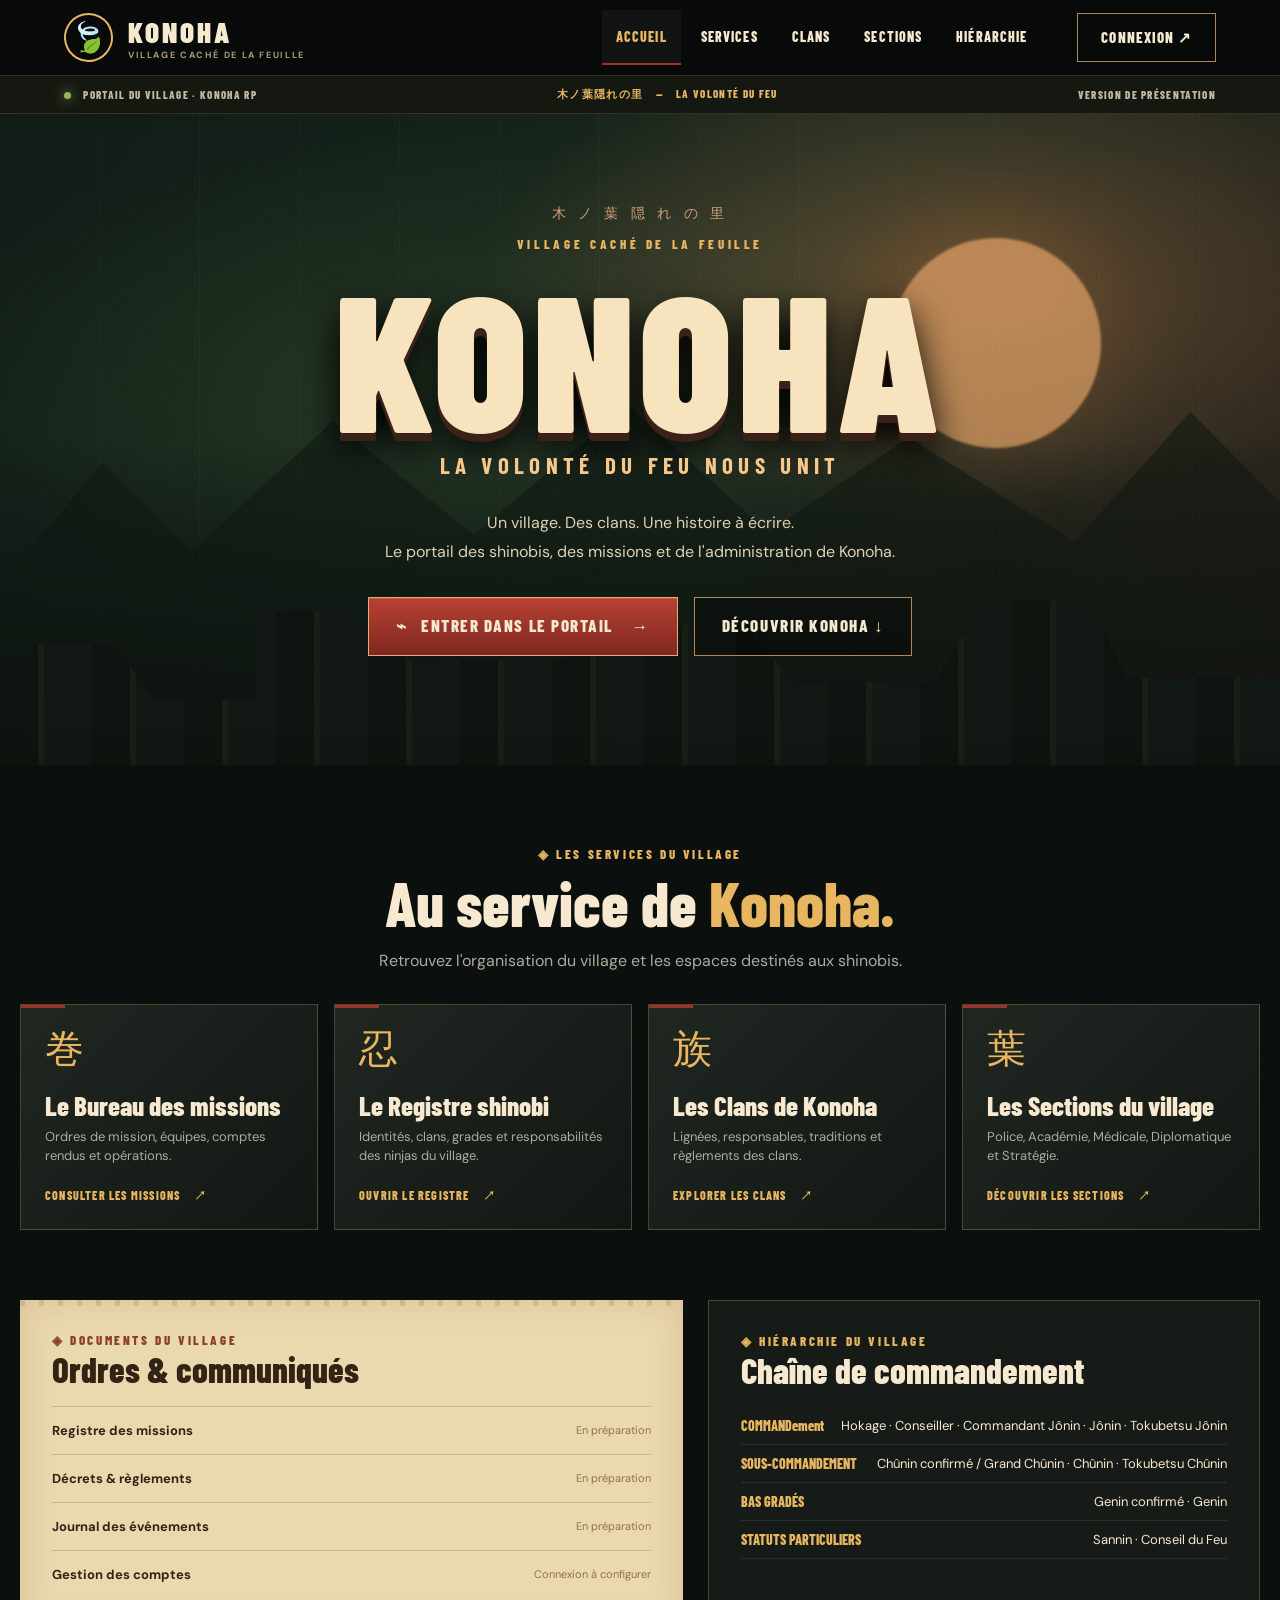
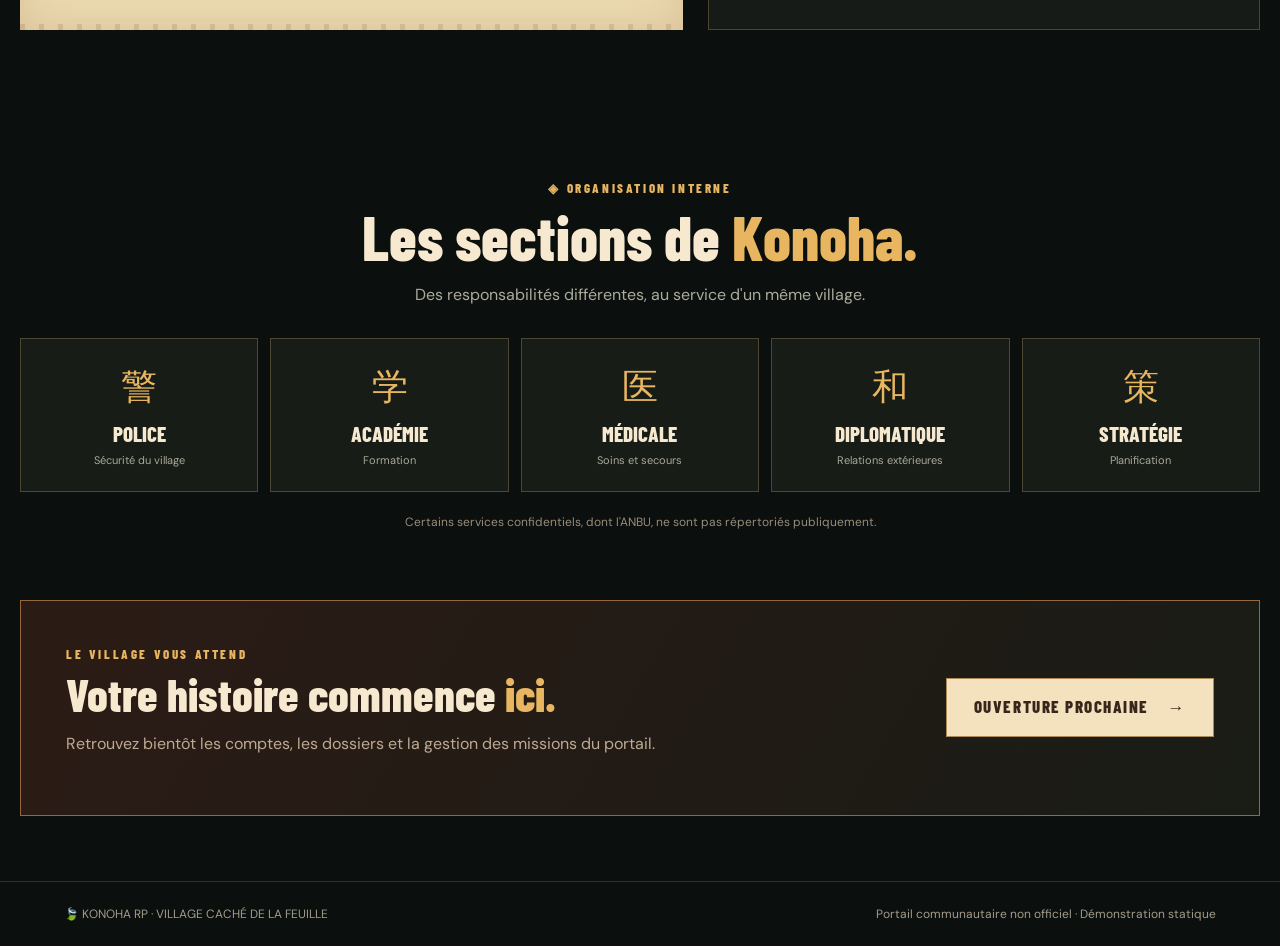
==== index.html @ df431001 "feat: publier accueil Konoha RP sur GitHub Pages" ====
<!doctype html>
<html lang="fr"><head><meta charset="UTF-8"><meta name="viewport" content="width=device-width,initial-scale=1"><meta name="theme-color" content="#101311"><title>Konoha RP — Village caché de la Feuille</title><style>
@import url('https://fonts.googleapis.com/css2?family=Barlow+Condensed:wght@500;600;700;800;900&family=DM+Sans:wght@400;500;600;700&display=swap');
:root{--gold:#e8b661;--red:#9b3428;--cream:#f6e9d0;--line:#b89a6c55;--ink:#101412;--green:#17251d}
*{box-sizing:border-box}html{scroll-behavior:smooth}body{margin:0;background:#0b0f0d;color:var(--cream);font-family:'DM Sans',sans-serif}button,a{font:inherit}a{color:inherit;text-decoration:none}button{cursor:pointer}::selection{background:#9e382d;color:#fff}
.header{position:sticky;top:0;z-index:20;background:#090b0bf2;border-bottom:1px solid #aa835a47;backdrop-filter:blur(15px);min-height:76px;display:flex;align-items:center;padding:0 clamp(20px,5vw,86px);gap:36px}.brand{display:flex;align-items:center;gap:15px;min-width:240px}.seal{height:49px;width:49px;border:2px solid var(--gold);border-radius:50%;display:grid;place-items:center;color:var(--gold);font-size:30px;transform:rotate(-15deg)}.brand strong{font:900 29px 'Barlow Condensed';letter-spacing:.1em}.brand small{display:block;font:700 9px 'DM Sans';letter-spacing:.18em;color:#aa987a}.nav{margin-left:auto;display:flex;align-items:center;gap:6px}.nav a{font:800 14px 'Barlow Condensed';letter-spacing:.08em;text-transform:uppercase;padding:18px 14px;border-bottom:2px solid transparent;transition:color .2s,border-color .2s,background .2s}.nav a:hover,.nav a.current{color:var(--gold);border-color:var(--red);background:#ffffff0a}.login{border:1px solid #a9865e;padding:14px 23px;font:800 15px 'Barlow Condensed';text-transform:uppercase;letter-spacing:.07em;transition:.2s}.login:hover{background:#b23829;color:white;transform:translateY(-2px)}.menu{display:none;border:1px solid var(--line);background:none;color:var(--cream);font-size:23px;padding:6px 12px}
.ribbon{height:38px;border-bottom:1px solid #ae82533b;background:#151811;display:flex;align-items:center;justify-content:space-between;padding:0 clamp(20px,5vw,86px);font:800 11px 'Barlow Condensed';letter-spacing:.12em;color:#c2b9a5}.ribbon span:nth-child(2){color:var(--gold)}.pulse{display:inline-block;width:7px;height:7px;border-radius:50%;background:#93b75a;box-shadow:0 0 12px #93b75a;margin-right:9px}
.hero{position:relative;min-height:640px;overflow:hidden;display:grid;place-items:center;text-align:center;background:radial-gradient(ellipse at 75% 24%,#d58a5061,transparent 35%),radial-gradient(ellipse at 35% 40%,#4a5e3950,transparent 45%),linear-gradient(125deg,#111d16,#1b2c21 52%,#32241b)}
.hero:before{content:"";position:absolute;inset:0;background:linear-gradient(0deg,#0b0f0d 1%,transparent 50%,#0b0f0d20),repeating-linear-gradient(90deg,transparent 0 98px,#ffffff04 99px 100px);pointer-events:none}
.sun{position:absolute;right:14%;top:19%;width:210px;height:210px;background:#f1ab6b;border-radius:50%;filter:blur(1px);box-shadow:0 0 110px #d67a4055;opacity:.65}.mountains{position:absolute;bottom:100px;width:100%;height:50%;background:#101912d9;clip-path:polygon(0 75%,8% 38%,15% 65%,26% 25%,37% 60%,49% 20%,60% 59%,71% 30%,84% 62%,93% 22%,100% 50%,100% 100%,0 100%);opacity:.65}.village{position:absolute;inset:auto 0 0;height:220px;background:repeating-linear-gradient(90deg,#0e130e 0 38px,#182017 38px 44px,#121914 44px 92px);clip-path:polygon(0 60%,3% 45%,9% 45%,12% 70%,20% 70%,20% 30%,28% 30%,32% 52%,44% 52%,48% 36%,58% 36%,62% 62%,73% 62%,77% 25%,85% 25%,88% 60%,100% 60%,100% 100%,0 100%);opacity:.85}.hero-inner{position:relative;z-index:2;padding:90px 20px 110px;max-width:990px}.japan{font-size:14px;color:#cf9e76;letter-spacing:.3em;margin-bottom:10px}.eyebrow{font:800 13px 'Barlow Condensed';letter-spacing:.28em;color:var(--gold)}h1{font:900 clamp(90px,15vw,210px)/.88 'Barlow Condensed';letter-spacing:.03em;margin:18px 0 10px;color:#f7e3bd;text-shadow:0 8px 0 #3b2219,0 15px 36px #000}.hero-sub{font:700 clamp(14px,2.2vw,23px) 'Barlow Condensed';letter-spacing:.23em;color:#f8c88b}.hero p{line-height:1.8;color:#ddd1b6;max-width:540px;margin:30px auto}.hero-actions{display:flex;justify-content:center;gap:16px;flex-wrap:wrap}.btn{display:inline-flex;align-items:center;gap:24px;justify-content:center;padding:17px 27px;min-height:55px;font:800 17px 'Barlow Condensed';letter-spacing:.09em;text-transform:uppercase;border:1px solid #af8958;transition:transform .18s,background .18s,box-shadow .18s;cursor:pointer}.btn:hover{transform:translateY(-4px);box-shadow:0 10px 30px #0008}.btn-primary{background:linear-gradient(#b74234,#7f261f);border-color:#e6ad72;box-shadow:inset 0 1px #f1af8433}.btn-primary:hover{background:#c14e33}.btn-light{background:#f4e1bd;color:#38251b}.btn-light:hover{background:white}.btn-outline{background:#0005;color:var(--cream)}.btn-outline:hover{background:#ffffff1c}
.container{width:min(1280px,calc(100% - 40px));margin:auto}.section-head{text-align:center;padding:80px 0 30px}.label{font:800 13px 'Barlow Condensed';letter-spacing:.2em;color:var(--gold)}h2{font:800 clamp(36px,5vw,62px)/1 'Barlow Condensed';margin:9px 0 14px}h2 em{color:var(--gold);font-style:normal}.section-head p{color:#adab9d;max-width:600px;margin:auto;line-height:1.7}.service-grid{display:grid;grid-template-columns:repeat(4,1fr);gap:16px}.service{min-height:226px;display:flex;flex-direction:column;position:relative;padding:24px;background:linear-gradient(135deg,#202620,#121713);border:1px solid var(--line);overflow:hidden;transition:transform .2s,border-color .2s,background .2s}.service:before{content:"";position:absolute;top:0;left:0;width:44px;height:3px;background:var(--red)}.service:hover{transform:translateY(-7px);border-color:#e9b46e;background:#263025}.service .icon{font-size:39px;color:var(--gold);line-height:1}.service h3{font:800 27px 'Barlow Condensed';margin:21px 0 6px}.service p{font-size:13px;line-height:1.5;color:#adab9d;margin:0}.service .open{font:800 12px 'Barlow Condensed';letter-spacing:.1em;color:var(--gold);margin-top:auto;padding-top:15px}
.two{display:grid;grid-template-columns:1.2fr 1fr;gap:25px;margin:70px auto}.paper{color:#322315;background:#ead8af;padding:32px;box-shadow:inset 0 0 35px #9a663d35;position:relative}.paper:before,.paper:after{content:"";position:absolute;left:0;right:0;height:6px;background:repeating-linear-gradient(90deg,#9c7956 0 5px,transparent 5px 19px);opacity:.25}.paper:before{top:0}.paper:after{bottom:0}.paper h3,.dark-panel h3{font:800 35px 'Barlow Condensed';margin:0 0 16px}.notice{border-top:1px solid #674d363c;padding:15px 0;display:flex;gap:12px;align-items:center}.notice b{font-size:13px}.notice small{margin-left:auto;font-size:11px;color:#927150}.dark-panel{background:#161b17;border:1px solid var(--line);padding:32px}.rank{border-bottom:1px solid #ffffff15;padding:10px 0;display:flex;justify-content:space-between;gap:10px;font-size:13px}.rank b{color:var(--gold);font:800 14px 'Barlow Condensed'}
.departments{display:grid;grid-template-columns:repeat(5,1fr);gap:12px;margin-bottom:80px}.dept{padding:24px 15px;border:1px solid var(--line);text-align:center;background:#171c17;transition:.2s}.dept:hover{border-color:var(--gold);transform:translateY(-5px);background:#25251b}.dept .kanji{display:block;color:var(--gold);font-size:36px;margin-bottom:9px}.dept b{font:800 21px 'Barlow Condensed'}.dept small{display:block;color:#aaa997;margin-top:6px;font-size:11px}.anbu-note{color:#998c7c;text-align:center;font-size:12px;margin:-58px 0 70px}
.callout{margin:0 auto 65px;padding:45px;border:1px solid #94673f;background:linear-gradient(120deg,#2c1b15,#191c15);display:flex;align-items:center;justify-content:space-between;gap:30px}.callout h2{font-size:46px}.callout p{color:#beaa94}footer{border-top:1px solid #a8845847;padding:24px 5vw;display:flex;justify-content:space-between;gap:20px;font-size:12px;color:#a49c8b}
.toast{position:fixed;bottom:25px;right:25px;z-index:50;background:#f0d7af;color:#28211c;padding:15px 22px;border-left:5px solid var(--red);box-shadow:0 10px 40px #000a;display:none;max-width:350px;font-size:14px}.toast.show{display:block}
@media(max-width:1100px){.nav{gap:0}.nav a{padding:15px 7px}.brand{min-width:175px}.service-grid{grid-template-columns:repeat(2,1fr)}.departments{grid-template-columns:repeat(3,1fr)}}
@media(max-width:760px){.header{padding:12px 20px;flex-wrap:wrap}.brand{min-width:unset}.menu{display:block;margin-left:auto}.nav{display:none;order:3;width:100%;flex-direction:column;align-items:stretch}.nav.open{display:flex}.nav a{padding:13px}.login{padding:11px}.ribbon span:nth-child(2){display:none}.hero{min-height:610px}.sun{right:4%;width:160px;height:160px}.two{grid-template-columns:1fr}.departments{grid-template-columns:repeat(2,1fr)}.callout{flex-direction:column;align-items:start}.callout h2{font-size:37px}footer{flex-direction:column}.hero p{font-size:14px}}
</style></head><body>
<header class="header"><a class="brand" href="#accueil"><span class="seal">🍃</span><span><strong>KONOHA</strong><small>VILLAGE CACHÉ DE LA FEUILLE</small></span></a><button class="menu" id="toggle" aria-label="Ouvrir le menu" aria-expanded="false">☰</button><nav id="nav" class="nav"><a class="current" href="#accueil">Accueil</a><a href="#services">Services</a><a href="#clans">Clans</a><a href="#sections">Sections</a><a href="#hierarchie">Hiérarchie</a></nav><a class="login" href="#connexion" id="login">Connexion ↗</a></header>
<div class="ribbon"><span><i class="pulse"></i> PORTAIL DU VILLAGE · KONOHA RP</span><span>木ノ葉隠れの里　—　LA VOLONTÉ DU FEU</span><span>VERSION DE PRÉSENTATION</span></div>
<main><section id="accueil" class="hero"><div class="sun"></div><div class="mountains"></div><div class="village"></div><div class="hero-inner"><div class="japan">木 ノ 葉 隠 れ の 里</div><span class="eyebrow">VILLAGE CACHÉ DE LA FEUILLE</span><h1>KONOHA</h1><div class="hero-sub">LA VOLONTÉ DU FEU NOUS UNIT</div><p>Un village. Des clans. Une histoire à écrire.<br>Le portail des shinobis, des missions et de l'administration de Konoha.</p><div class="hero-actions"><a href="#services" class="btn btn-primary">⌁ &nbsp; ENTRER DANS LE PORTAIL　→</a><a href="#hierarchie" class="btn btn-outline">DÉCOUVRIR KONOHA ↓</a></div></div></section>
<section id="services" class="container"><div class="section-head"><div class="label">◈ LES SERVICES DU VILLAGE</div><h2>Au service de <em>Konoha.</em></h2><p>Retrouvez l'organisation du village et les espaces destinés aux shinobis.</p></div><div class="service-grid">
<a href="#hierarchie" class="service"><span class="icon">巻</span><h3>Le Bureau des missions</h3><p>Ordres de mission, équipes, comptes rendus et opérations.</p><span class="open">CONSULTER LES MISSIONS　↗</span></a>
<a href="#hierarchie" class="service"><span class="icon">忍</span><h3>Le Registre shinobi</h3><p>Identités, clans, grades et responsabilités des ninjas du village.</p><span class="open">OUVRIR LE REGISTRE　↗</span></a>
<a href="#clans" class="service"><span class="icon">族</span><h3>Les Clans de Konoha</h3><p>Lignées, responsables, traditions et règlements des clans.</p><span class="open">EXPLORER LES CLANS　↗</span></a>
<a href="#sections" class="service"><span class="icon">葉</span><h3>Les Sections du village</h3><p>Police, Académie, Médicale, Diplomatique et Stratégie.</p><span class="open">DÉCOUVRIR LES SECTIONS　↗</span></a></div>
<div class="two"><div class="paper"><div class="label" style="color:#8a3e2f">◈ DOCUMENTS DU VILLAGE</div><h3>Ordres & communiqués</h3><div class="notice"><b>Registre des missions</b><small>En préparation</small></div><div class="notice"><b>Décrets & règlements</b><small>En préparation</small></div><div class="notice"><b>Journal des événements</b><small>En préparation</small></div><div class="notice"><b>Gestion des comptes</b><small>Connexion à configurer</small></div></div>
<div id="hierarchie" class="dark-panel"><div class="label">◈ HIÉRARCHIE DU VILLAGE</div><h3>Chaîne de commandement</h3><div class="rank"><b>COMMANDement</b><span>Hokage · Conseiller · Commandant Jônin · Jônin · Tokubetsu Jônin</span></div><div class="rank"><b>SOUS-COMMANDEMENT</b><span>Chûnin confirmé / Grand Chûnin · Chûnin · Tokubetsu Chûnin</span></div><div class="rank"><b>BAS GRADÉS</b><span>Genin confirmé · Genin</span></div><div class="rank"><b>STATUTS PARTICULIERS</b><span>Sannin · Conseil du Feu</span></div></div></div>
</section>
<section class="container" id="sections"><div class="section-head"><div class="label">◈ ORGANISATION INTERNE</div><h2>Les sections de <em>Konoha.</em></h2><p>Des responsabilités différentes, au service d'un même village.</p></div><div class="departments"><a class="dept" href="#connexion"><span class="kanji">警</span><b>POLICE</b><small>Sécurité du village</small></a><a class="dept" href="#connexion"><span class="kanji">学</span><b>ACADÉMIE</b><small>Formation</small></a><a class="dept" href="#connexion"><span class="kanji">医</span><b>MÉDICALE</b><small>Soins et secours</small></a><a class="dept" href="#connexion"><span class="kanji">和</span><b>DIPLOMATIQUE</b><small>Relations extérieures</small></a><a class="dept" href="#connexion"><span class="kanji">策</span><b>STRATÉGIE</b><small>Planification</small></a></div><p class="anbu-note">Certains services confidentiels, dont l'ANBU, ne sont pas répertoriés publiquement.</p></section>
<section class="container" id="clans"><div class="callout"><div><div class="label">LE VILLAGE VOUS ATTEND</div><h2>Votre histoire commence <em>ici.</em></h2><p>Retrouvez bientôt les comptes, les dossiers et la gestion des missions du portail.</p></div><button class="btn btn-light" id="coming">OUVERTURE PROCHAINE　→</button></div></section></main>
<footer><span>🍃 KONOHA RP · VILLAGE CACHÉ DE LA FEUILLE</span><span>Portail communautaire non officiel · Démonstration statique</span></footer><div class="toast" id="toast" role="status"></div>
<script>const n=document.getElementById('nav');document.getElementById('toggle').onclick=()=>{const v=n.classList.toggle('open');document.getElementById('toggle').setAttribute('aria-expanded',v)};n.querySelectorAll('a').forEach(a=>a.onclick=()=>n.classList.remove('open'));const toast=document.getElementById('toast');let timeout;function notify(msg){toast.textContent=msg;toast.classList.add('show');clearTimeout(timeout);timeout=setTimeout(()=>toast.classList.remove('show'),3900)}document.getElementById('login').onclick=e=>{e.preventDefault();notify('Les comptes sécurisés nécessitent encore la configuration de Supabase.')};document.getElementById('coming').onclick=()=>notify('Le portail administrateur est en préparation.');document.querySelectorAll('.dept').forEach(a=>a.onclick=e=>{e.preventDefault();notify('Les espaces de section seront ouverts après configuration des comptes.')});</script></body></html>
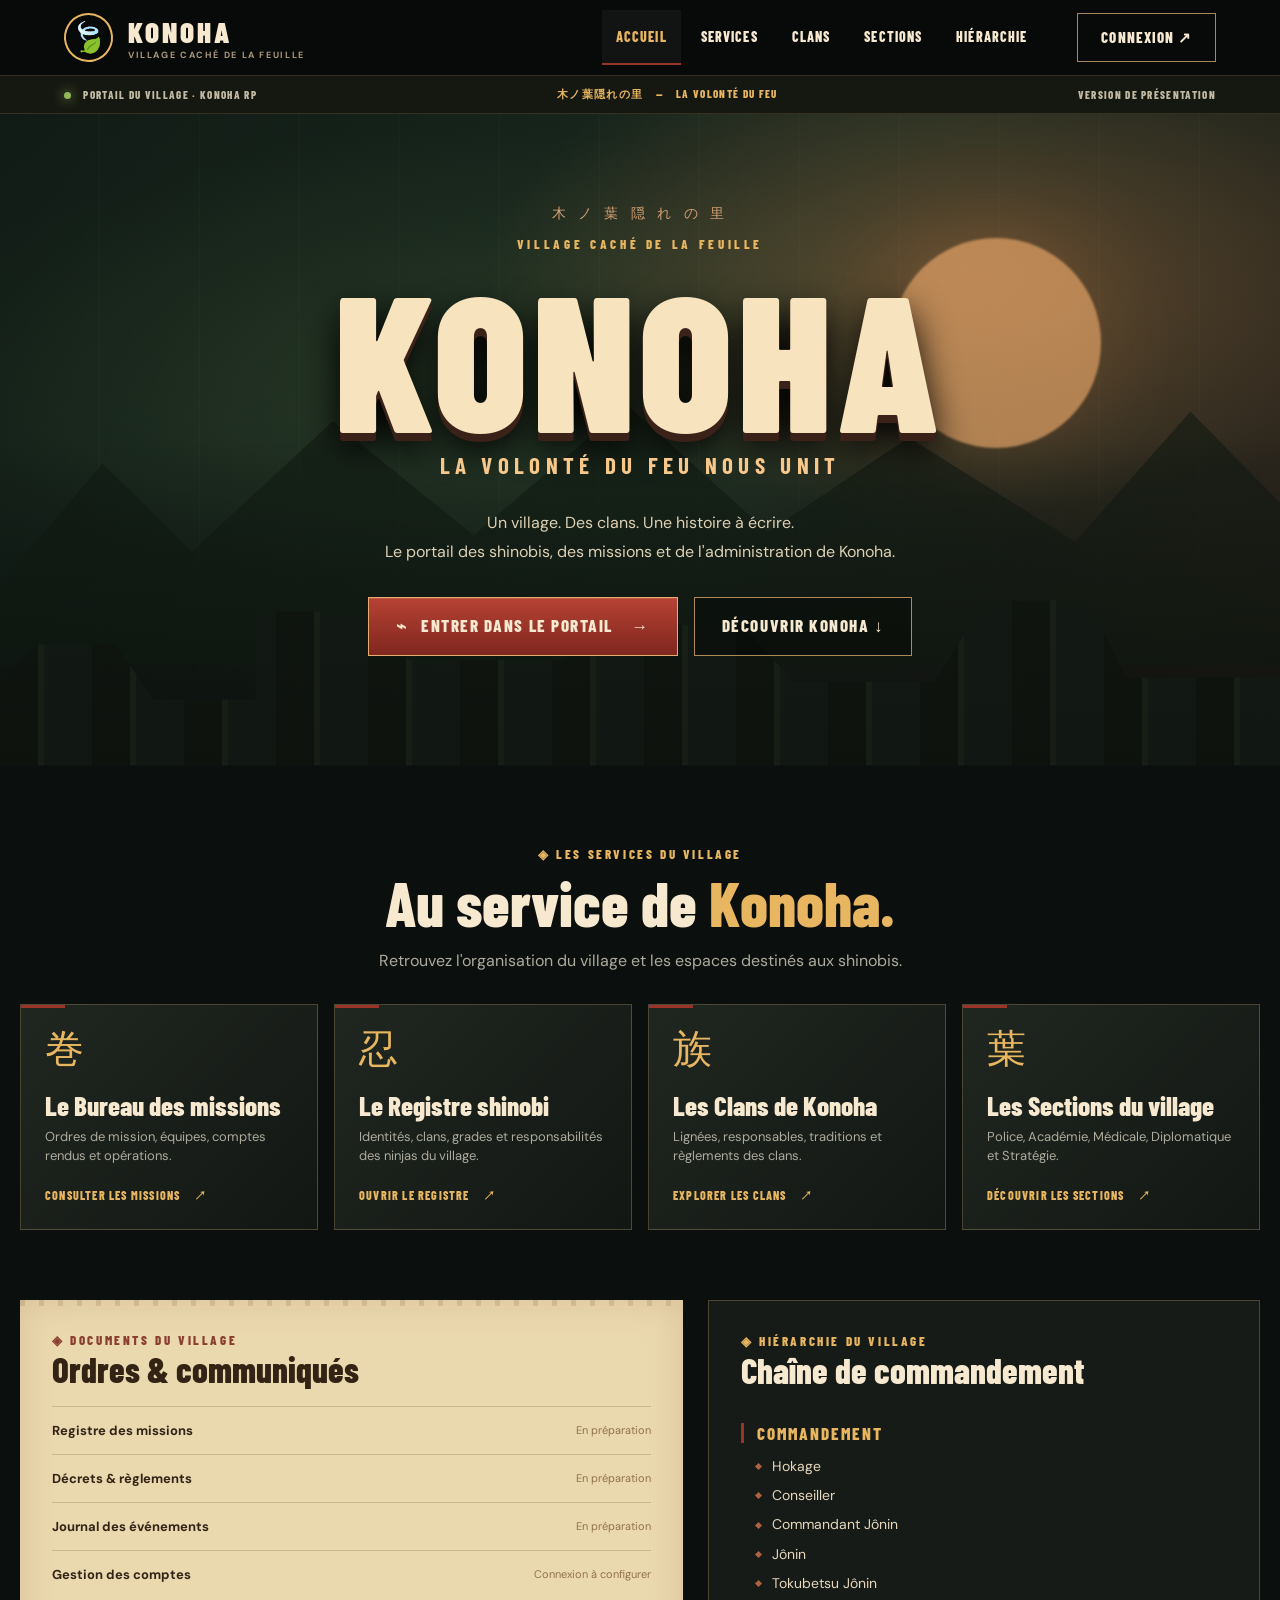
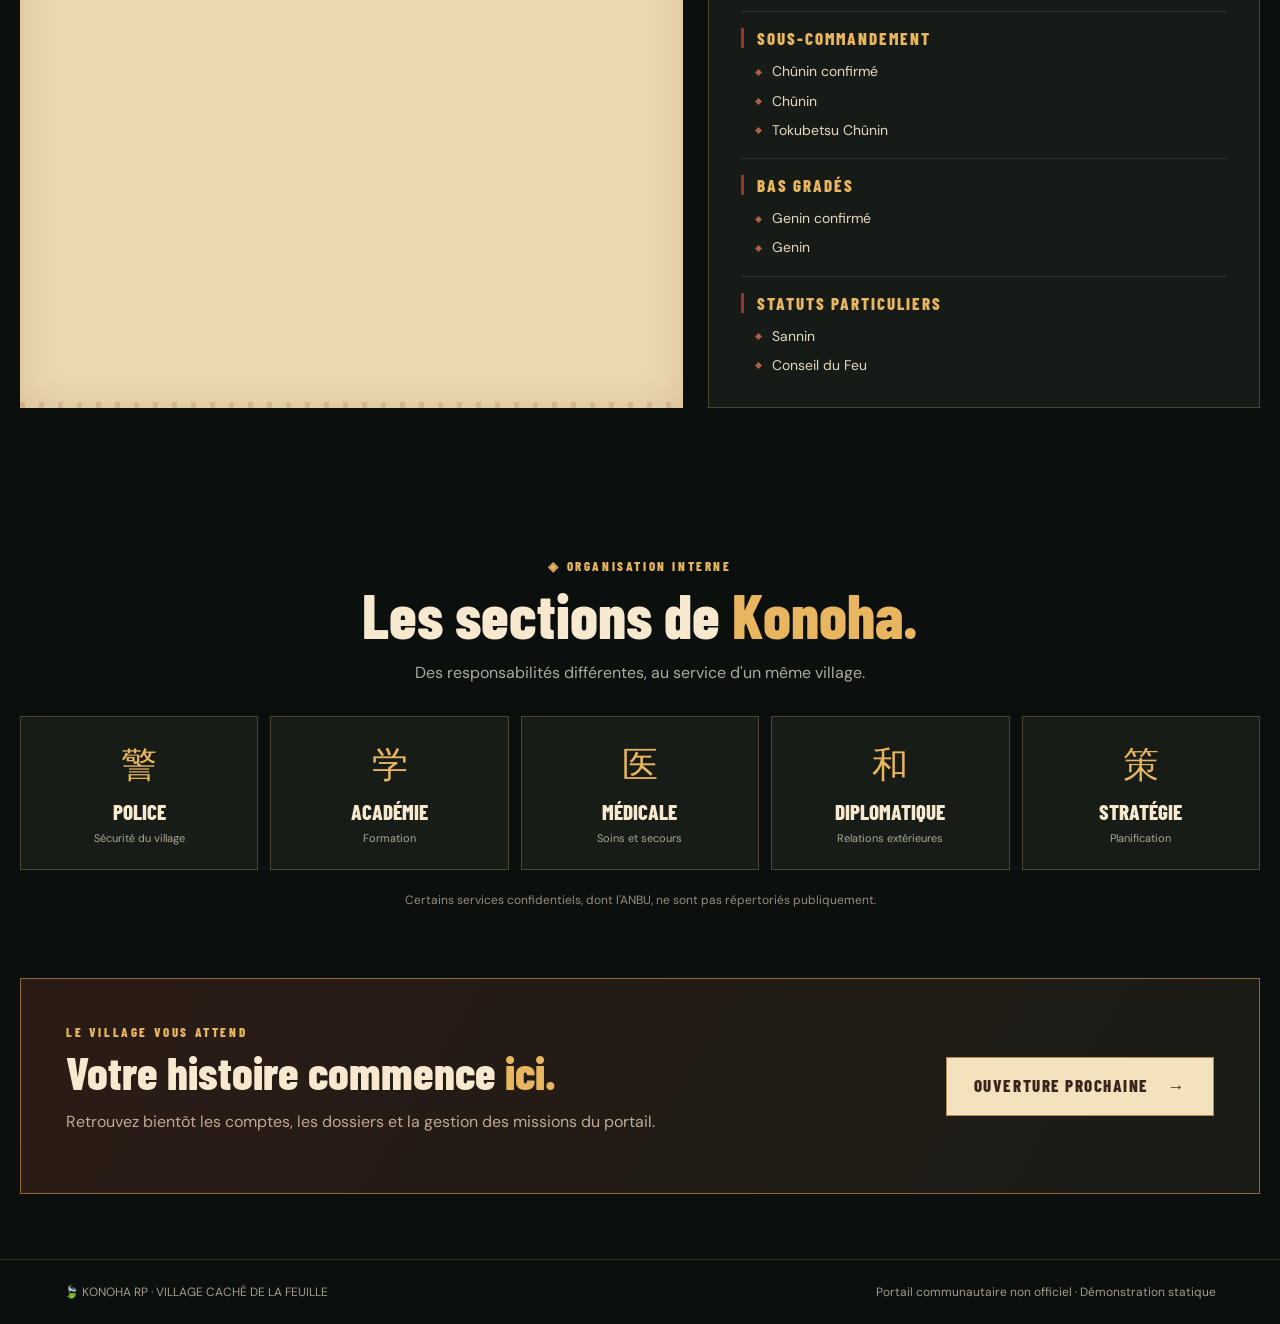
==== commit f228c6b9: "fix: hiérarchie Konoha en listes lisibles, correction des grades" ====
--- a/index.html
+++ b/index.html
@@ -9,7 +9,7 @@
 .hero:before{content:"";position:absolute;inset:0;background:linear-gradient(0deg,#0b0f0d 1%,transparent 50%,#0b0f0d20),repeating-linear-gradient(90deg,transparent 0 98px,#ffffff04 99px 100px);pointer-events:none}
 .sun{position:absolute;right:14%;top:19%;width:210px;height:210px;background:#f1ab6b;border-radius:50%;filter:blur(1px);box-shadow:0 0 110px #d67a4055;opacity:.65}.mountains{position:absolute;bottom:100px;width:100%;height:50%;background:#101912d9;clip-path:polygon(0 75%,8% 38%,15% 65%,26% 25%,37% 60%,49% 20%,60% 59%,71% 30%,84% 62%,93% 22%,100% 50%,100% 100%,0 100%);opacity:.65}.village{position:absolute;inset:auto 0 0;height:220px;background:repeating-linear-gradient(90deg,#0e130e 0 38px,#182017 38px 44px,#121914 44px 92px);clip-path:polygon(0 60%,3% 45%,9% 45%,12% 70%,20% 70%,20% 30%,28% 30%,32% 52%,44% 52%,48% 36%,58% 36%,62% 62%,73% 62%,77% 25%,85% 25%,88% 60%,100% 60%,100% 100%,0 100%);opacity:.85}.hero-inner{position:relative;z-index:2;padding:90px 20px 110px;max-width:990px}.japan{font-size:14px;color:#cf9e76;letter-spacing:.3em;margin-bottom:10px}.eyebrow{font:800 13px 'Barlow Condensed';letter-spacing:.28em;color:var(--gold)}h1{font:900 clamp(90px,15vw,210px)/.88 'Barlow Condensed';letter-spacing:.03em;margin:18px 0 10px;color:#f7e3bd;text-shadow:0 8px 0 #3b2219,0 15px 36px #000}.hero-sub{font:700 clamp(14px,2.2vw,23px) 'Barlow Condensed';letter-spacing:.23em;color:#f8c88b}.hero p{line-height:1.8;color:#ddd1b6;max-width:540px;margin:30px auto}.hero-actions{display:flex;justify-content:center;gap:16px;flex-wrap:wrap}.btn{display:inline-flex;align-items:center;gap:24px;justify-content:center;padding:17px 27px;min-height:55px;font:800 17px 'Barlow Condensed';letter-spacing:.09em;text-transform:uppercase;border:1px solid #af8958;transition:transform .18s,background .18s,box-shadow .18s;cursor:pointer}.btn:hover{transform:translateY(-4px);box-shadow:0 10px 30px #0008}.btn-primary{background:linear-gradient(#b74234,#7f261f);border-color:#e6ad72;box-shadow:inset 0 1px #f1af8433}.btn-primary:hover{background:#c14e33}.btn-light{background:#f4e1bd;color:#38251b}.btn-light:hover{background:white}.btn-outline{background:#0005;color:var(--cream)}.btn-outline:hover{background:#ffffff1c}
 .container{width:min(1280px,calc(100% - 40px));margin:auto}.section-head{text-align:center;padding:80px 0 30px}.label{font:800 13px 'Barlow Condensed';letter-spacing:.2em;color:var(--gold)}h2{font:800 clamp(36px,5vw,62px)/1 'Barlow Condensed';margin:9px 0 14px}h2 em{color:var(--gold);font-style:normal}.section-head p{color:#adab9d;max-width:600px;margin:auto;line-height:1.7}.service-grid{display:grid;grid-template-columns:repeat(4,1fr);gap:16px}.service{min-height:226px;display:flex;flex-direction:column;position:relative;padding:24px;background:linear-gradient(135deg,#202620,#121713);border:1px solid var(--line);overflow:hidden;transition:transform .2s,border-color .2s,background .2s}.service:before{content:"";position:absolute;top:0;left:0;width:44px;height:3px;background:var(--red)}.service:hover{transform:translateY(-7px);border-color:#e9b46e;background:#263025}.service .icon{font-size:39px;color:var(--gold);line-height:1}.service h3{font:800 27px 'Barlow Condensed';margin:21px 0 6px}.service p{font-size:13px;line-height:1.5;color:#adab9d;margin:0}.service .open{font:800 12px 'Barlow Condensed';letter-spacing:.1em;color:var(--gold);margin-top:auto;padding-top:15px}
-.two{display:grid;grid-template-columns:1.2fr 1fr;gap:25px;margin:70px auto}.paper{color:#322315;background:#ead8af;padding:32px;box-shadow:inset 0 0 35px #9a663d35;position:relative}.paper:before,.paper:after{content:"";position:absolute;left:0;right:0;height:6px;background:repeating-linear-gradient(90deg,#9c7956 0 5px,transparent 5px 19px);opacity:.25}.paper:before{top:0}.paper:after{bottom:0}.paper h3,.dark-panel h3{font:800 35px 'Barlow Condensed';margin:0 0 16px}.notice{border-top:1px solid #674d363c;padding:15px 0;display:flex;gap:12px;align-items:center}.notice b{font-size:13px}.notice small{margin-left:auto;font-size:11px;color:#927150}.dark-panel{background:#161b17;border:1px solid var(--line);padding:32px}.rank{border-bottom:1px solid #ffffff15;padding:10px 0;display:flex;justify-content:space-between;gap:10px;font-size:13px}.rank b{color:var(--gold);font:800 14px 'Barlow Condensed'}
+.two{display:grid;grid-template-columns:1.2fr 1fr;gap:25px;margin:70px auto}.paper{color:#322315;background:#ead8af;padding:32px;box-shadow:inset 0 0 35px #9a663d35;position:relative}.paper:before,.paper:after{content:"";position:absolute;left:0;right:0;height:6px;background:repeating-linear-gradient(90deg,#9c7956 0 5px,transparent 5px 19px);opacity:.25}.paper:before{top:0}.paper:after{bottom:0}.paper h3,.dark-panel h3{font:800 35px 'Barlow Condensed';margin:0 0 16px}.notice{border-top:1px solid #674d363c;padding:15px 0;display:flex;gap:12px;align-items:center}.notice b{font-size:13px}.notice small{margin-left:auto;font-size:11px;color:#927150}.dark-panel{background:#161b17;border:1px solid var(--line);padding:32px}.rank-group{padding:16px 0 18px;border-bottom:1px solid #ffffff19}.rank-group:last-child{border-bottom:0;padding-bottom:0}.rank-group h4{font:800 17px 'Barlow Condensed';letter-spacing:.12em;color:var(--gold);text-transform:uppercase;margin:0 0 13px;padding-left:13px;border-left:3px solid var(--red)}.rank-group ul{list-style:none;margin:0;padding:0 0 0 15px;display:grid;gap:9px}.rank-group li{position:relative;padding-left:16px;color:#e6d7be;font-size:14px;line-height:1.45}.rank-group li:before{content:"";position:absolute;left:0;top:.6em;width:5px;height:5px;background:#ad6145;transform:rotate(45deg)}
 .departments{display:grid;grid-template-columns:repeat(5,1fr);gap:12px;margin-bottom:80px}.dept{padding:24px 15px;border:1px solid var(--line);text-align:center;background:#171c17;transition:.2s}.dept:hover{border-color:var(--gold);transform:translateY(-5px);background:#25251b}.dept .kanji{display:block;color:var(--gold);font-size:36px;margin-bottom:9px}.dept b{font:800 21px 'Barlow Condensed'}.dept small{display:block;color:#aaa997;margin-top:6px;font-size:11px}.anbu-note{color:#998c7c;text-align:center;font-size:12px;margin:-58px 0 70px}
 .callout{margin:0 auto 65px;padding:45px;border:1px solid #94673f;background:linear-gradient(120deg,#2c1b15,#191c15);display:flex;align-items:center;justify-content:space-between;gap:30px}.callout h2{font-size:46px}.callout p{color:#beaa94}footer{border-top:1px solid #a8845847;padding:24px 5vw;display:flex;justify-content:space-between;gap:20px;font-size:12px;color:#a49c8b}
 .toast{position:fixed;bottom:25px;right:25px;z-index:50;background:#f0d7af;color:#28211c;padding:15px 22px;border-left:5px solid var(--red);box-shadow:0 10px 40px #000a;display:none;max-width:350px;font-size:14px}.toast.show{display:block}
@@ -25,7 +25,7 @@
 <a href="#clans" class="service"><span class="icon">族</span><h3>Les Clans de Konoha</h3><p>Lignées, responsables, traditions et règlements des clans.</p><span class="open">EXPLORER LES CLANS　↗</span></a>
 <a href="#sections" class="service"><span class="icon">葉</span><h3>Les Sections du village</h3><p>Police, Académie, Médicale, Diplomatique et Stratégie.</p><span class="open">DÉCOUVRIR LES SECTIONS　↗</span></a></div>
 <div class="two"><div class="paper"><div class="label" style="color:#8a3e2f">◈ DOCUMENTS DU VILLAGE</div><h3>Ordres & communiqués</h3><div class="notice"><b>Registre des missions</b><small>En préparation</small></div><div class="notice"><b>Décrets & règlements</b><small>En préparation</small></div><div class="notice"><b>Journal des événements</b><small>En préparation</small></div><div class="notice"><b>Gestion des comptes</b><small>Connexion à configurer</small></div></div>
-<div id="hierarchie" class="dark-panel"><div class="label">◈ HIÉRARCHIE DU VILLAGE</div><h3>Chaîne de commandement</h3><div class="rank"><b>COMMANDement</b><span>Hokage · Conseiller · Commandant Jônin · Jônin · Tokubetsu Jônin</span></div><div class="rank"><b>SOUS-COMMANDEMENT</b><span>Chûnin confirmé / Grand Chûnin · Chûnin · Tokubetsu Chûnin</span></div><div class="rank"><b>BAS GRADÉS</b><span>Genin confirmé · Genin</span></div><div class="rank"><b>STATUTS PARTICULIERS</b><span>Sannin · Conseil du Feu</span></div></div></div>
+<div id="hierarchie" class="dark-panel"><div class="label">◈ HIÉRARCHIE DU VILLAGE</div><h3>Chaîne de commandement</h3><div class="rank-group"><h4>Commandement</h4><ul><li>Hokage</li><li>Conseiller</li><li>Commandant Jônin</li><li>Jônin</li><li>Tokubetsu Jônin</li></ul></div><div class="rank-group"><h4>Sous-commandement</h4><ul><li>Chûnin confirmé</li><li>Chûnin</li><li>Tokubetsu Chûnin</li></ul></div><div class="rank-group"><h4>Bas gradés</h4><ul><li>Genin confirmé</li><li>Genin</li></ul></div><div class="rank-group"><h4>Statuts particuliers</h4><ul><li>Sannin</li><li>Conseil du Feu</li></ul></div></div></div>
 </section>
 <section class="container" id="sections"><div class="section-head"><div class="label">◈ ORGANISATION INTERNE</div><h2>Les sections de <em>Konoha.</em></h2><p>Des responsabilités différentes, au service d'un même village.</p></div><div class="departments"><a class="dept" href="#connexion"><span class="kanji">警</span><b>POLICE</b><small>Sécurité du village</small></a><a class="dept" href="#connexion"><span class="kanji">学</span><b>ACADÉMIE</b><small>Formation</small></a><a class="dept" href="#connexion"><span class="kanji">医</span><b>MÉDICALE</b><small>Soins et secours</small></a><a class="dept" href="#connexion"><span class="kanji">和</span><b>DIPLOMATIQUE</b><small>Relations extérieures</small></a><a class="dept" href="#connexion"><span class="kanji">策</span><b>STRATÉGIE</b><small>Planification</small></a></div><p class="anbu-note">Certains services confidentiels, dont l'ANBU, ne sont pas répertoriés publiquement.</p></section>
 <section class="container" id="clans"><div class="callout"><div><div class="label">LE VILLAGE VOUS ATTEND</div><h2>Votre histoire commence <em>ici.</em></h2><p>Retrouvez bientôt les comptes, les dossiers et la gestion des missions du portail.</p></div><button class="btn btn-light" id="coming">OUVERTURE PROCHAINE　→</button></div></section></main>
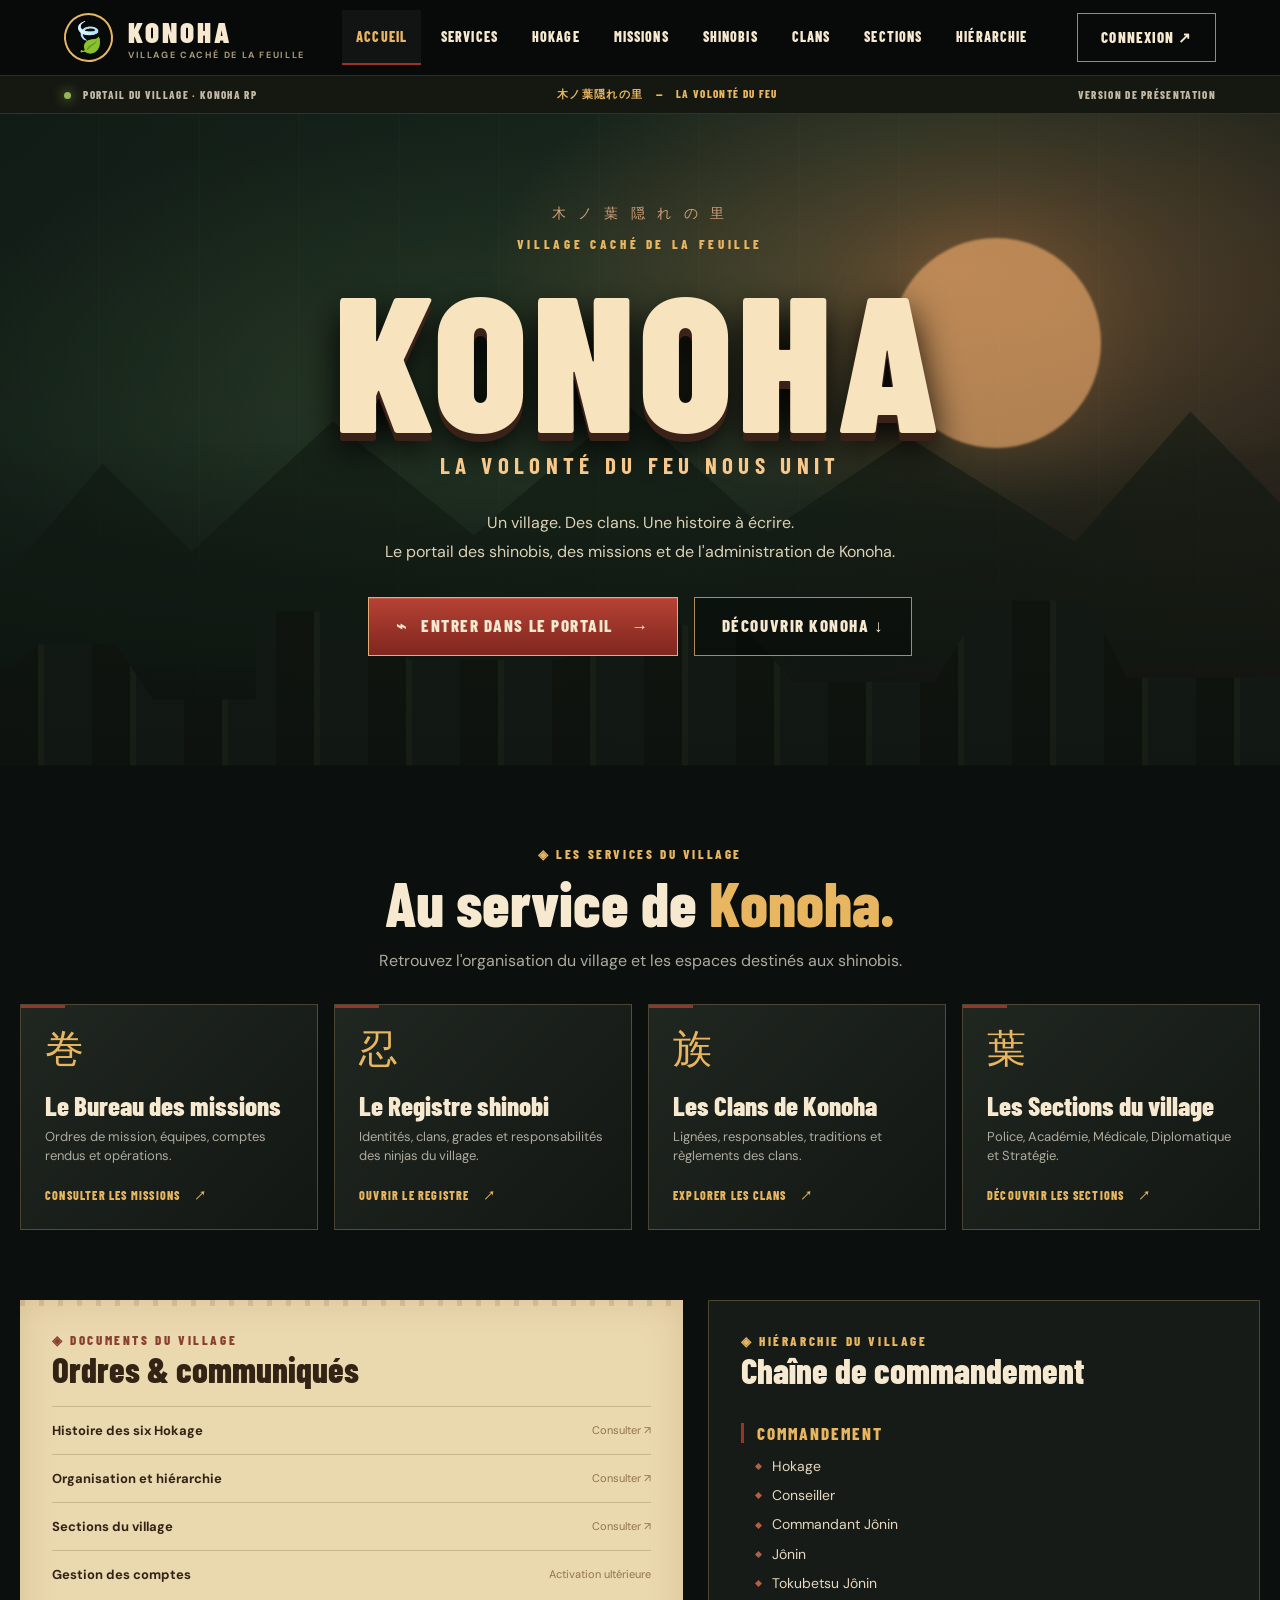
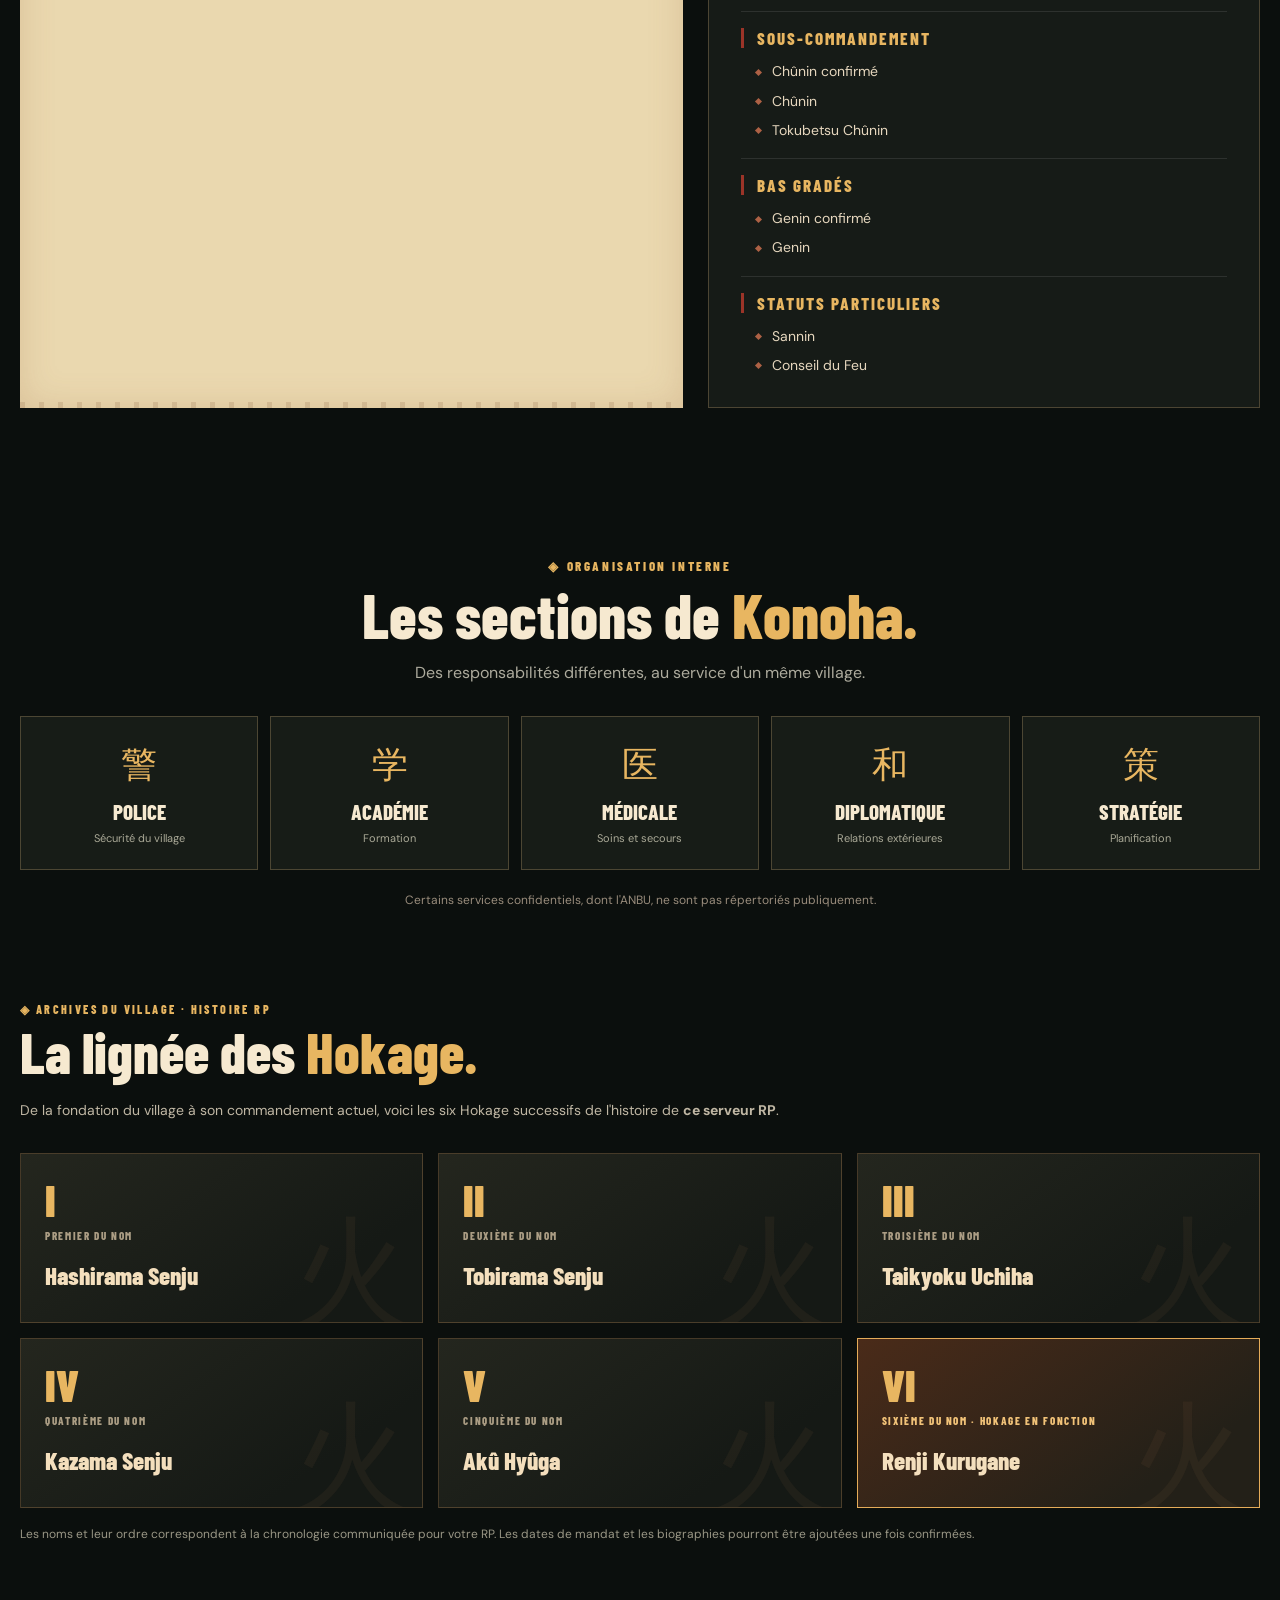
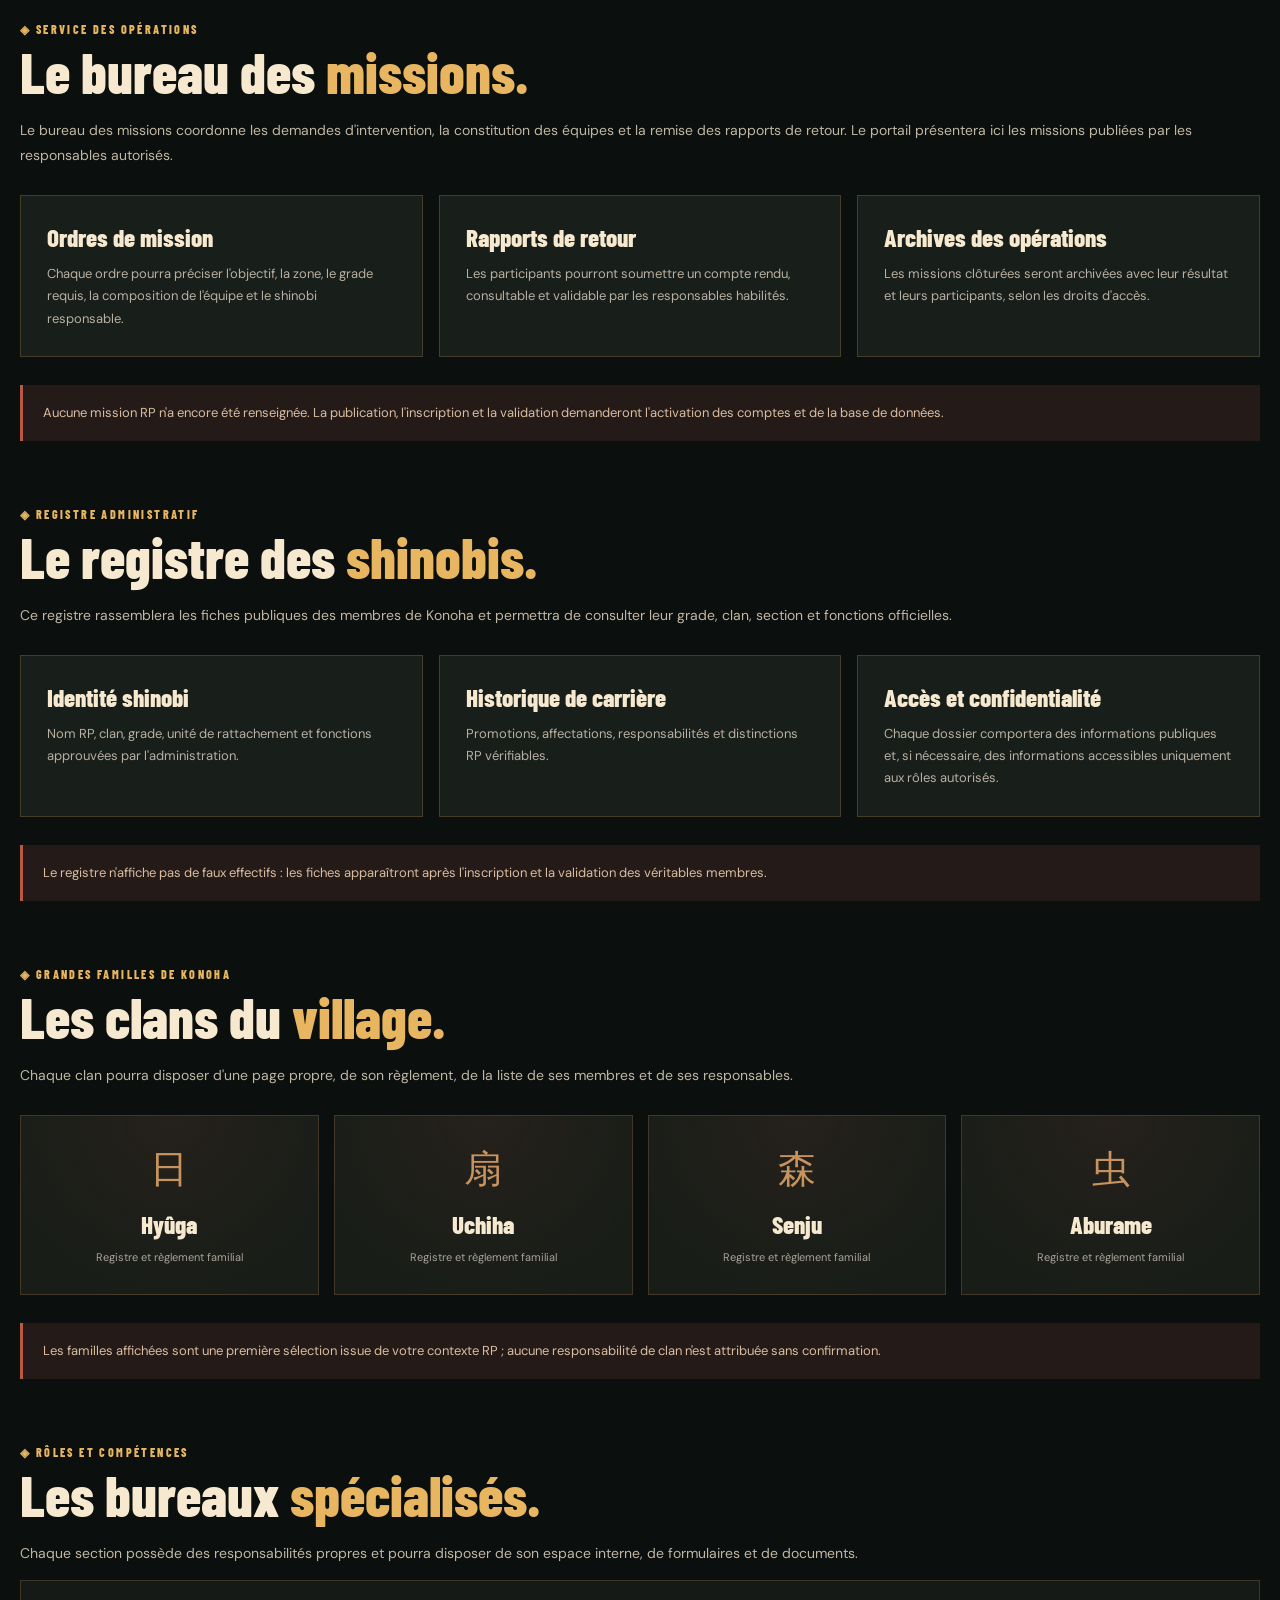
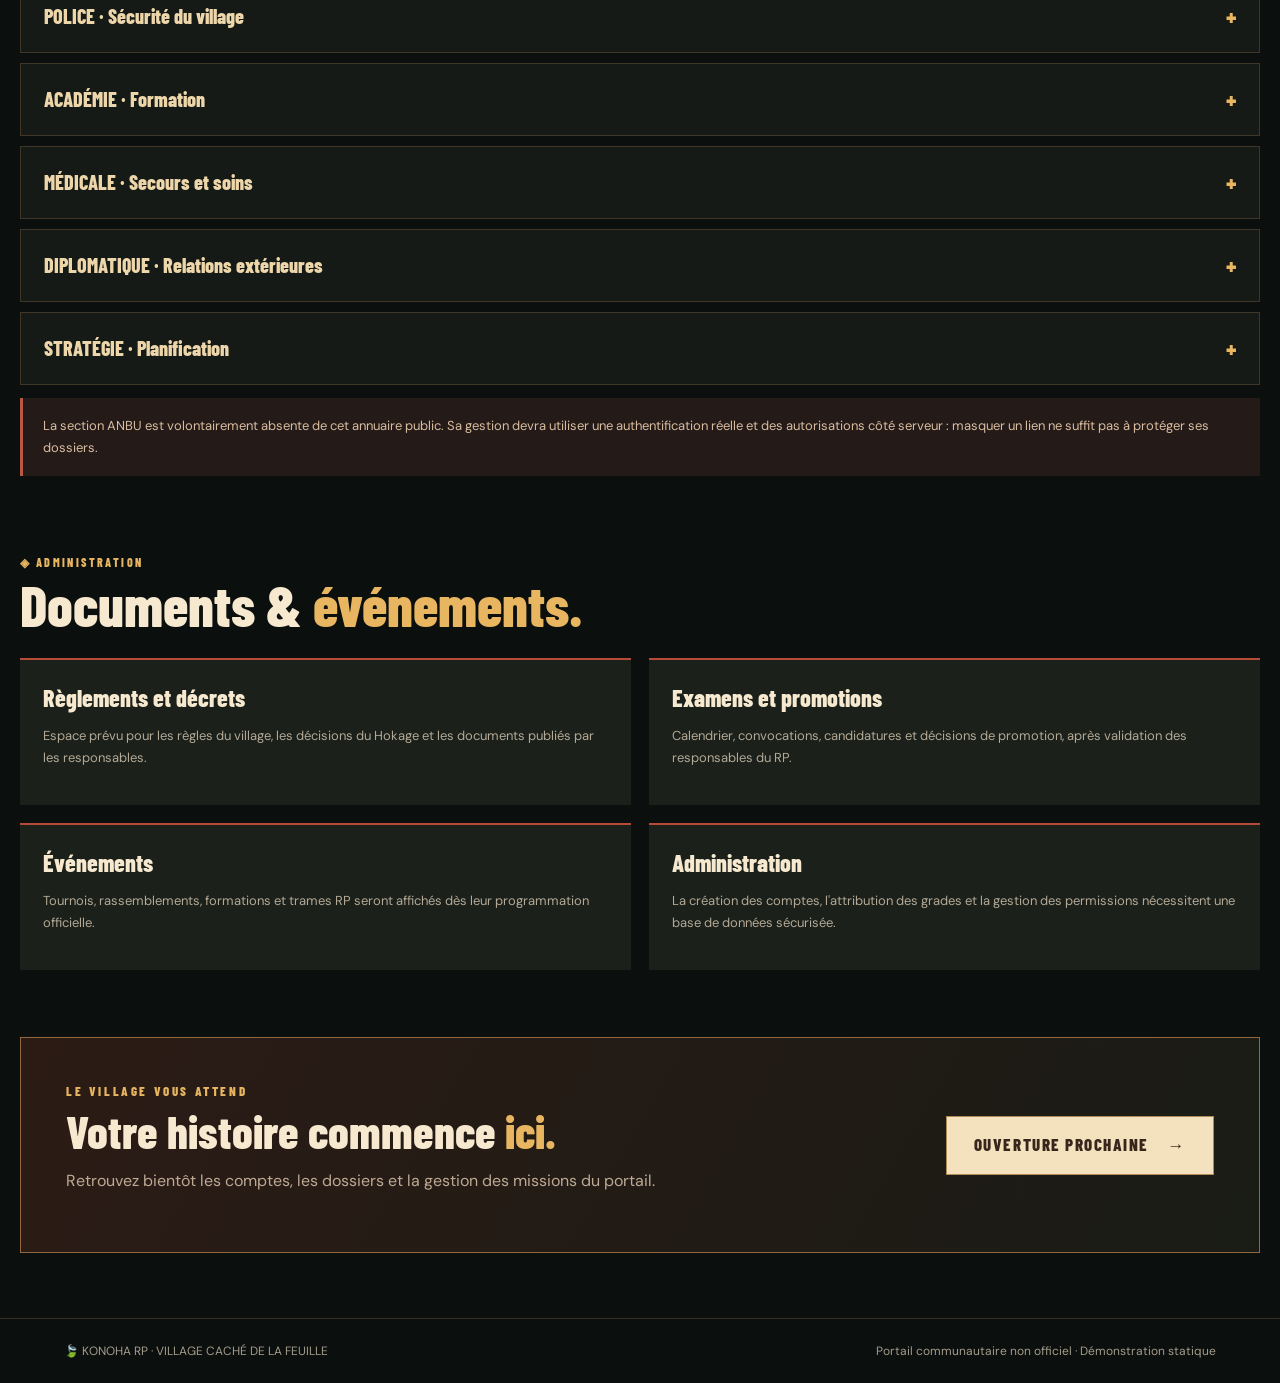
==== commit a96d03bd: "feat: ajouter les six Hokage RP et compléter missions, clans, registre et bureaux" ====
--- a/index.html
+++ b/index.html
@@ -15,19 +15,90 @@
 .toast{position:fixed;bottom:25px;right:25px;z-index:50;background:#f0d7af;color:#28211c;padding:15px 22px;border-left:5px solid var(--red);box-shadow:0 10px 40px #000a;display:none;max-width:350px;font-size:14px}.toast.show{display:block}
 @media(max-width:1100px){.nav{gap:0}.nav a{padding:15px 7px}.brand{min-width:175px}.service-grid{grid-template-columns:repeat(2,1fr)}.departments{grid-template-columns:repeat(3,1fr)}}
 @media(max-width:760px){.header{padding:12px 20px;flex-wrap:wrap}.brand{min-width:unset}.menu{display:block;margin-left:auto}.nav{display:none;order:3;width:100%;flex-direction:column;align-items:stretch}.nav.open{display:flex}.nav a{padding:13px}.login{padding:11px}.ribbon span:nth-child(2){display:none}.hero{min-height:610px}.sun{right:4%;width:160px;height:160px}.two{grid-template-columns:1fr}.departments{grid-template-columns:repeat(2,1fr)}.callout{flex-direction:column;align-items:start}.callout h2{font-size:37px}footer{flex-direction:column}.hero p{font-size:14px}}
+
+/* Pages publiques du village */
+.content-section{padding:24px 0 42px;scroll-margin-top:100px}
+.section-inner{display:grid;grid-template-columns:1fr 1fr;gap:24px}
+.section-title{font:800 clamp(36px,5vw,57px)/1 'Barlow Condensed';margin:6px 0 18px}
+.section-text{color:#c0b7a4;line-height:1.75;font-size:14px}
+.archive-tag{font:800 12px 'Barlow Condensed';letter-spacing:.2em;color:var(--gold)}
+.hokage-grid{display:grid;grid-template-columns:repeat(3,minmax(0,1fr));gap:15px;margin:30px 0 16px}
+.hokage-card{background:linear-gradient(145deg,#24261e,#151915 75%);border:1px solid #ba88544a;min-height:170px;padding:24px;position:relative;overflow:hidden;transition:transform .18s,border-color .18s}
+.hokage-card:hover{transform:translateY(-4px);border-color:#dda561}
+.hokage-card:after{content:"火";position:absolute;right:10px;bottom:-35px;font-size:120px;color:#c8975810;pointer-events:none}
+.hokage-card .roman{display:block;font:900 44px 'Barlow Condensed';color:var(--gold);line-height:1}
+.hokage-card .era{display:block;font:800 11px 'Barlow Condensed';letter-spacing:.15em;color:#ab9d84;margin:7px 0 18px}
+.hokage-card h3{font:800 25px 'Barlow Condensed';margin:0;color:#f4dfbd}
+.hokage-card.current{border:1px solid #e5ac59;background:linear-gradient(145deg,#4a2b19,#232018 78%)}
+.hokage-card.current .era{color:#f1c278}
+.timeline-note{font-size:12px;color:#999685;line-height:1.7}
+.content-cards{display:grid;grid-template-columns:repeat(3,minmax(0,1fr));gap:16px;margin:28px 0}
+.content-card{border:1px solid #af85554d;background:#181e19;padding:26px;min-height:155px}
+.content-card h3{font:800 25px 'Barlow Condensed';margin:0 0 11px}
+.content-card p{font-size:13px;line-height:1.7;color:#b8b0a2;margin:0}
+.content-card strong{color:#edc385}
+.clan-grid{display:grid;grid-template-columns:repeat(4,1fr);gap:15px;margin:28px 0}
+.clan{padding:28px 18px;text-align:center;min-height:170px;background:radial-gradient(circle at 50% 0%,#65352e2a,transparent 75%),#191d18;border:1px solid #a77b5149;transition:.2s}
+.clan:hover{background-color:#28221c;transform:translateY(-5px);border-color:#e2ad69}
+.clan span{font-size:38px;display:block;color:#c7935e}.clan strong{display:block;font:800 25px 'Barlow Condensed';margin:14px 0 6px}.clan small{font-size:11px;color:#a9a396}
+.details-box{border:1px solid #a77b5149;background:#161a16;margin:10px 0}
+.details-box summary{cursor:pointer;list-style:none;padding:21px 23px;display:flex;align-items:center;justify-content:space-between;gap:15px;font:800 20px 'Barlow Condensed';color:#edd6aa}
+.details-box summary::after{content:"+";font-size:24px;color:var(--gold)}.details-box[open] summary::after{content:"−"}
+.details-box summary::-webkit-details-marker{display:none}
+.details-box .details-body{padding:0 23px 22px;font-size:13px;line-height:1.8;color:#bfb4a0}
+.docs-list{display:grid;grid-template-columns:1fr 1fr;gap:18px;margin:25px 0}
+.docs-list article{border-top:2px solid #b64b37;background:#1b201a;padding:23px}
+.docs-list h3{margin:0 0 10px;font:800 24px 'Barlow Condensed'}
+.docs-list p{font-size:13px;line-height:1.7;color:#b3a996}
+.division-note{border-left:3px solid #b95944;background:#241b19;padding:17px 20px;font-size:13px;line-height:1.7;color:#d9bc9f}
+@media(max-width:850px){.hokage-grid,.content-cards{grid-template-columns:repeat(2,1fr)}.clan-grid{grid-template-columns:repeat(2,1fr)}.section-inner{grid-template-columns:1fr}}
+@media(max-width:540px){.hokage-grid,.content-cards,.docs-list{grid-template-columns:1fr}.clan-grid{grid-template-columns:repeat(2,1fr)}}
 </style></head><body>
-<header class="header"><a class="brand" href="#accueil"><span class="seal">🍃</span><span><strong>KONOHA</strong><small>VILLAGE CACHÉ DE LA FEUILLE</small></span></a><button class="menu" id="toggle" aria-label="Ouvrir le menu" aria-expanded="false">☰</button><nav id="nav" class="nav"><a class="current" href="#accueil">Accueil</a><a href="#services">Services</a><a href="#clans">Clans</a><a href="#sections">Sections</a><a href="#hierarchie">Hiérarchie</a></nav><a class="login" href="#connexion" id="login">Connexion ↗</a></header>
+<header class="header"><a class="brand" href="#accueil"><span class="seal">🍃</span><span><strong>KONOHA</strong><small>VILLAGE CACHÉ DE LA FEUILLE</small></span></a><button class="menu" id="toggle" aria-label="Ouvrir le menu" aria-expanded="false">☰</button><nav id="nav" class="nav"><a class="current" href="#accueil">Accueil</a><a href="#services">Services</a><a href="#hokage">Hokage</a><a href="#missions">Missions</a><a href="#shinobis">Shinobis</a><a href="#clans">Clans</a><a href="#sections">Sections</a><a href="#hierarchie">Hiérarchie</a></nav><a class="login" href="#connexion" id="login">Connexion ↗</a></header>
 <div class="ribbon"><span><i class="pulse"></i> PORTAIL DU VILLAGE · KONOHA RP</span><span>木ノ葉隠れの里　—　LA VOLONTÉ DU FEU</span><span>VERSION DE PRÉSENTATION</span></div>
 <main><section id="accueil" class="hero"><div class="sun"></div><div class="mountains"></div><div class="village"></div><div class="hero-inner"><div class="japan">木 ノ 葉 隠 れ の 里</div><span class="eyebrow">VILLAGE CACHÉ DE LA FEUILLE</span><h1>KONOHA</h1><div class="hero-sub">LA VOLONTÉ DU FEU NOUS UNIT</div><p>Un village. Des clans. Une histoire à écrire.<br>Le portail des shinobis, des missions et de l'administration de Konoha.</p><div class="hero-actions"><a href="#services" class="btn btn-primary">⌁ &nbsp; ENTRER DANS LE PORTAIL　→</a><a href="#hierarchie" class="btn btn-outline">DÉCOUVRIR KONOHA ↓</a></div></div></section>
 <section id="services" class="container"><div class="section-head"><div class="label">◈ LES SERVICES DU VILLAGE</div><h2>Au service de <em>Konoha.</em></h2><p>Retrouvez l'organisation du village et les espaces destinés aux shinobis.</p></div><div class="service-grid">
-<a href="#hierarchie" class="service"><span class="icon">巻</span><h3>Le Bureau des missions</h3><p>Ordres de mission, équipes, comptes rendus et opérations.</p><span class="open">CONSULTER LES MISSIONS　↗</span></a>
-<a href="#hierarchie" class="service"><span class="icon">忍</span><h3>Le Registre shinobi</h3><p>Identités, clans, grades et responsabilités des ninjas du village.</p><span class="open">OUVRIR LE REGISTRE　↗</span></a>
+<a href="#missions" class="service"><span class="icon">巻</span><h3>Le Bureau des missions</h3><p>Ordres de mission, équipes, comptes rendus et opérations.</p><span class="open">CONSULTER LES MISSIONS　↗</span></a>
+<a href="#shinobis" class="service"><span class="icon">忍</span><h3>Le Registre shinobi</h3><p>Identités, clans, grades et responsabilités des ninjas du village.</p><span class="open">OUVRIR LE REGISTRE　↗</span></a>
 <a href="#clans" class="service"><span class="icon">族</span><h3>Les Clans de Konoha</h3><p>Lignées, responsables, traditions et règlements des clans.</p><span class="open">EXPLORER LES CLANS　↗</span></a>
 <a href="#sections" class="service"><span class="icon">葉</span><h3>Les Sections du village</h3><p>Police, Académie, Médicale, Diplomatique et Stratégie.</p><span class="open">DÉCOUVRIR LES SECTIONS　↗</span></a></div>
-<div class="two"><div class="paper"><div class="label" style="color:#8a3e2f">◈ DOCUMENTS DU VILLAGE</div><h3>Ordres & communiqués</h3><div class="notice"><b>Registre des missions</b><small>En préparation</small></div><div class="notice"><b>Décrets & règlements</b><small>En préparation</small></div><div class="notice"><b>Journal des événements</b><small>En préparation</small></div><div class="notice"><b>Gestion des comptes</b><small>Connexion à configurer</small></div></div>
+<div class="two"><div class="paper"><div class="label" style="color:#8a3e2f">◈ DOCUMENTS DU VILLAGE</div><h3>Ordres & communiqués</h3><div class="notice"><b>Histoire des six Hokage</b><small><a href="#hokage">Consulter ↗</a></small></div><div class="notice"><b>Organisation et hiérarchie</b><small><a href="#hierarchie">Consulter ↗</a></small></div><div class="notice"><b>Sections du village</b><small><a href="#sections">Consulter ↗</a></small></div><div class="notice"><b>Gestion des comptes</b><small>Activation ultérieure</small></div></div>
 <div id="hierarchie" class="dark-panel"><div class="label">◈ HIÉRARCHIE DU VILLAGE</div><h3>Chaîne de commandement</h3><div class="rank-group"><h4>Commandement</h4><ul><li>Hokage</li><li>Conseiller</li><li>Commandant Jônin</li><li>Jônin</li><li>Tokubetsu Jônin</li></ul></div><div class="rank-group"><h4>Sous-commandement</h4><ul><li>Chûnin confirmé</li><li>Chûnin</li><li>Tokubetsu Chûnin</li></ul></div><div class="rank-group"><h4>Bas gradés</h4><ul><li>Genin confirmé</li><li>Genin</li></ul></div><div class="rank-group"><h4>Statuts particuliers</h4><ul><li>Sannin</li><li>Conseil du Feu</li></ul></div></div></div>
 </section>
-<section class="container" id="sections"><div class="section-head"><div class="label">◈ ORGANISATION INTERNE</div><h2>Les sections de <em>Konoha.</em></h2><p>Des responsabilités différentes, au service d'un même village.</p></div><div class="departments"><a class="dept" href="#connexion"><span class="kanji">警</span><b>POLICE</b><small>Sécurité du village</small></a><a class="dept" href="#connexion"><span class="kanji">学</span><b>ACADÉMIE</b><small>Formation</small></a><a class="dept" href="#connexion"><span class="kanji">医</span><b>MÉDICALE</b><small>Soins et secours</small></a><a class="dept" href="#connexion"><span class="kanji">和</span><b>DIPLOMATIQUE</b><small>Relations extérieures</small></a><a class="dept" href="#connexion"><span class="kanji">策</span><b>STRATÉGIE</b><small>Planification</small></a></div><p class="anbu-note">Certains services confidentiels, dont l'ANBU, ne sont pas répertoriés publiquement.</p></section>
-<section class="container" id="clans"><div class="callout"><div><div class="label">LE VILLAGE VOUS ATTEND</div><h2>Votre histoire commence <em>ici.</em></h2><p>Retrouvez bientôt les comptes, les dossiers et la gestion des missions du portail.</p></div><button class="btn btn-light" id="coming">OUVERTURE PROCHAINE　→</button></div></section></main>
+<section class="container" id="sections"><div class="section-head"><div class="label">◈ ORGANISATION INTERNE</div><h2>Les sections de <em>Konoha.</em></h2><p>Des responsabilités différentes, au service d'un même village.</p></div><div class="departments"><a class="dept" href="#police"><span class="kanji">警</span><b>POLICE</b><small>Sécurité du village</small></a><a class="dept" href="#academie"><span class="kanji">学</span><b>ACADÉMIE</b><small>Formation</small></a><a class="dept" href="#medicale"><span class="kanji">医</span><b>MÉDICALE</b><small>Soins et secours</small></a><a class="dept" href="#diplomatique"><span class="kanji">和</span><b>DIPLOMATIQUE</b><small>Relations extérieures</small></a><a class="dept" href="#strategie"><span class="kanji">策</span><b>STRATÉGIE</b><small>Planification</small></a></div><p class="anbu-note">Certains services confidentiels, dont l'ANBU, ne sont pas répertoriés publiquement.</p></section>
+
+<section class="container content-section" id="hokage">
+<div class="archive-tag">◈ ARCHIVES DU VILLAGE · HISTOIRE RP</div>
+<h2 class="section-title">La lignée des <em>Hokage.</em></h2>
+<p class="section-text">De la fondation du village à son commandement actuel, voici les six Hokage successifs de l'histoire de <strong>ce serveur RP</strong>.</p>
+<div class="hokage-grid">
+<article class="hokage-card"><span class="roman">I</span><span class="era">PREMIER DU NOM</span><h3>Hashirama Senju</h3></article>
+<article class="hokage-card"><span class="roman">II</span><span class="era">DEUXIÈME DU NOM</span><h3>Tobirama Senju</h3></article>
+<article class="hokage-card"><span class="roman">III</span><span class="era">TROISIÈME DU NOM</span><h3>Taikyoku Uchiha</h3></article>
+<article class="hokage-card"><span class="roman">IV</span><span class="era">QUATRIÈME DU NOM</span><h3>Kazama Senju</h3></article>
+<article class="hokage-card"><span class="roman">V</span><span class="era">CINQUIÈME DU NOM</span><h3>Akû Hyûga</h3></article>
+<article class="hokage-card current"><span class="roman">VI</span><span class="era">SIXIÈME DU NOM · HOKAGE EN FONCTION</span><h3>Renji Kurugane</h3></article>
+</div><p class="timeline-note">Les noms et leur ordre correspondent à la chronologie communiquée pour votre RP. Les dates de mandat et les biographies pourront être ajoutées une fois confirmées.</p>
+</section>
+<section class="container content-section" id="missions"><div class="archive-tag">◈ SERVICE DES OPÉRATIONS</div><h2 class="section-title">Le bureau des <em>missions.</em></h2><p class="section-text">Le bureau des missions coordonne les demandes d'intervention, la constitution des équipes et la remise des rapports de retour. Le portail présentera ici les missions publiées par les responsables autorisés.</p>
+<div class="content-cards"><article class="content-card"><h3>Ordres de mission</h3><p>Chaque ordre pourra préciser l'objectif, la zone, le grade requis, la composition de l'équipe et le shinobi responsable.</p></article><article class="content-card"><h3>Rapports de retour</h3><p>Les participants pourront soumettre un compte rendu, consultable et validable par les responsables habilités.</p></article><article class="content-card"><h3>Archives des opérations</h3><p>Les missions clôturées seront archivées avec leur résultat et leurs participants, selon les droits d'accès.</p></article></div><div class="division-note">Aucune mission RP n'a encore été renseignée. La publication, l'inscription et la validation demanderont l'activation des comptes et de la base de données.</div></section>
+<section class="container content-section" id="shinobis"><div class="archive-tag">◈ REGISTRE ADMINISTRATIF</div><h2 class="section-title">Le registre des <em>shinobis.</em></h2><p class="section-text">Ce registre rassemblera les fiches publiques des membres de Konoha et permettra de consulter leur grade, clan, section et fonctions officielles.</p>
+<div class="content-cards"><article class="content-card"><h3>Identité shinobi</h3><p>Nom RP, clan, grade, unité de rattachement et fonctions approuvées par l'administration.</p></article><article class="content-card"><h3>Historique de carrière</h3><p>Promotions, affectations, responsabilités et distinctions RP vérifiables.</p></article><article class="content-card"><h3>Accès et confidentialité</h3><p>Chaque dossier comportera des informations publiques et, si nécessaire, des informations accessibles uniquement aux rôles autorisés.</p></article></div><div class="division-note">Le registre n'affiche pas de faux effectifs : les fiches apparaîtront après l'inscription et la validation des véritables membres.</div></section>
+<section class="container content-section" id="clans"><div class="archive-tag">◈ GRANDES FAMILLES DE KONOHA</div><h2 class="section-title">Les clans du <em>village.</em></h2><p class="section-text">Chaque clan pourra disposer d'une page propre, de son règlement, de la liste de ses membres et de ses responsables.</p>
+<div class="clan-grid"><article class="clan"><span>日</span><strong>Hyûga</strong><small>Registre et règlement familial</small></article><article class="clan"><span>扇</span><strong>Uchiha</strong><small>Registre et règlement familial</small></article><article class="clan"><span>森</span><strong>Senju</strong><small>Registre et règlement familial</small></article><article class="clan"><span>虫</span><strong>Aburame</strong><small>Registre et règlement familial</small></article></div><div class="division-note">Les familles affichées sont une première sélection issue de votre contexte RP ; aucune responsabilité de clan n'est attribuée sans confirmation.</div></section>
+<section class="container content-section" id="bureaux"><div class="archive-tag">◈ RÔLES ET COMPÉTENCES</div><h2 class="section-title">Les bureaux <em>spécialisés.</em></h2><p class="section-text">Chaque section possède des responsabilités propres et pourra disposer de son espace interne, de formulaires et de documents.</p>
+<div id="police" class="details-box"><details><summary>POLICE · Sécurité du village</summary><div class="details-body">Patrouilles, maintien de l'ordre, signalements et comptes rendus des incidents RP. Les rapports sensibles seront réservés aux membres autorisés.</div></details></div>
+<div id="academie" class="details-box"><details><summary>ACADÉMIE · Formation</summary><div class="details-body">Encadrement des aspirants shinobis, inscriptions aux entraînements, convocations aux examens et suivi des promotions.</div></details></div>
+<div id="medicale" class="details-box"><details><summary>MÉDICALE · Secours et soins</summary><div class="details-body">Organisation des interventions, rapports médicaux RP, disponibilité du personnel et suivi des situations de soin autorisées.</div></details></div>
+<div id="diplomatique" class="details-box"><details><summary>DIPLOMATIQUE · Relations extérieures</summary><div class="details-body">Préparation des rencontres, relations avec les autres villages, comptes rendus diplomatiques et suivi des accords RP.</div></details></div>
+<div id="strategie" class="details-box"><details><summary>STRATÉGIE · Planification</summary><div class="details-body">Préparation des opérations, analyse des objectifs, organisation des équipes et comptes rendus stratégiques.</div></details></div>
+<p class="division-note">La section ANBU est volontairement absente de cet annuaire public. Sa gestion devra utiliser une authentification réelle et des autorisations côté serveur : masquer un lien ne suffit pas à protéger ses dossiers.</p></section>
+<section class="container content-section" id="archives"><div class="archive-tag">◈ ADMINISTRATION</div><h2 class="section-title">Documents & <em>événements.</em></h2><div class="docs-list">
+<article><h3>Règlements et décrets</h3><p>Espace prévu pour les règles du village, les décisions du Hokage et les documents publiés par les responsables.</p></article>
+<article><h3>Examens et promotions</h3><p>Calendrier, convocations, candidatures et décisions de promotion, après validation des responsables du RP.</p></article>
+<article><h3>Événements</h3><p>Tournois, rassemblements, formations et trames RP seront affichés dès leur programmation officielle.</p></article>
+<article><h3>Administration</h3><p>La création des comptes, l'attribution des grades et la gestion des permissions nécessitent une base de données sécurisée.</p></article>
+</div></section>
+<section class="container" id="participer"><div class="callout"><div><div class="label">LE VILLAGE VOUS ATTEND</div><h2>Votre histoire commence <em>ici.</em></h2><p>Retrouvez bientôt les comptes, les dossiers et la gestion des missions du portail.</p></div><button class="btn btn-light" id="coming">OUVERTURE PROCHAINE　→</button></div></section></main>
 <footer><span>🍃 KONOHA RP · VILLAGE CACHÉ DE LA FEUILLE</span><span>Portail communautaire non officiel · Démonstration statique</span></footer><div class="toast" id="toast" role="status"></div>
-<script>const n=document.getElementById('nav');document.getElementById('toggle').onclick=()=>{const v=n.classList.toggle('open');document.getElementById('toggle').setAttribute('aria-expanded',v)};n.querySelectorAll('a').forEach(a=>a.onclick=()=>n.classList.remove('open'));const toast=document.getElementById('toast');let timeout;function notify(msg){toast.textContent=msg;toast.classList.add('show');clearTimeout(timeout);timeout=setTimeout(()=>toast.classList.remove('show'),3900)}document.getElementById('login').onclick=e=>{e.preventDefault();notify('Les comptes sécurisés nécessitent encore la configuration de Supabase.')};document.getElementById('coming').onclick=()=>notify('Le portail administrateur est en préparation.');document.querySelectorAll('.dept').forEach(a=>a.onclick=e=>{e.preventDefault();notify('Les espaces de section seront ouverts après configuration des comptes.')});</script></body></html>+<script>const n=document.getElementById('nav');document.getElementById('toggle').onclick=()=>{const v=n.classList.toggle('open');document.getElementById('toggle').setAttribute('aria-expanded',v)};n.querySelectorAll('a').forEach(a=>a.onclick=()=>n.classList.remove('open'));const toast=document.getElementById('toast');let timeout;function notify(msg){toast.textContent=msg;toast.classList.add('show');clearTimeout(timeout);timeout=setTimeout(()=>toast.classList.remove('show'),3900)}document.getElementById('login').onclick=e=>{e.preventDefault();notify('Les comptes sécurisés nécessitent encore la configuration de Supabase.')};document.getElementById('coming').onclick=()=>notify('Le portail administrateur est en préparation.');document.querySelectorAll('.dept').forEach(a=>a.addEventListener('click',()=>{const target=document.querySelector(a.getAttribute('href')+' details');if(target)target.open=true}));</script></body></html>
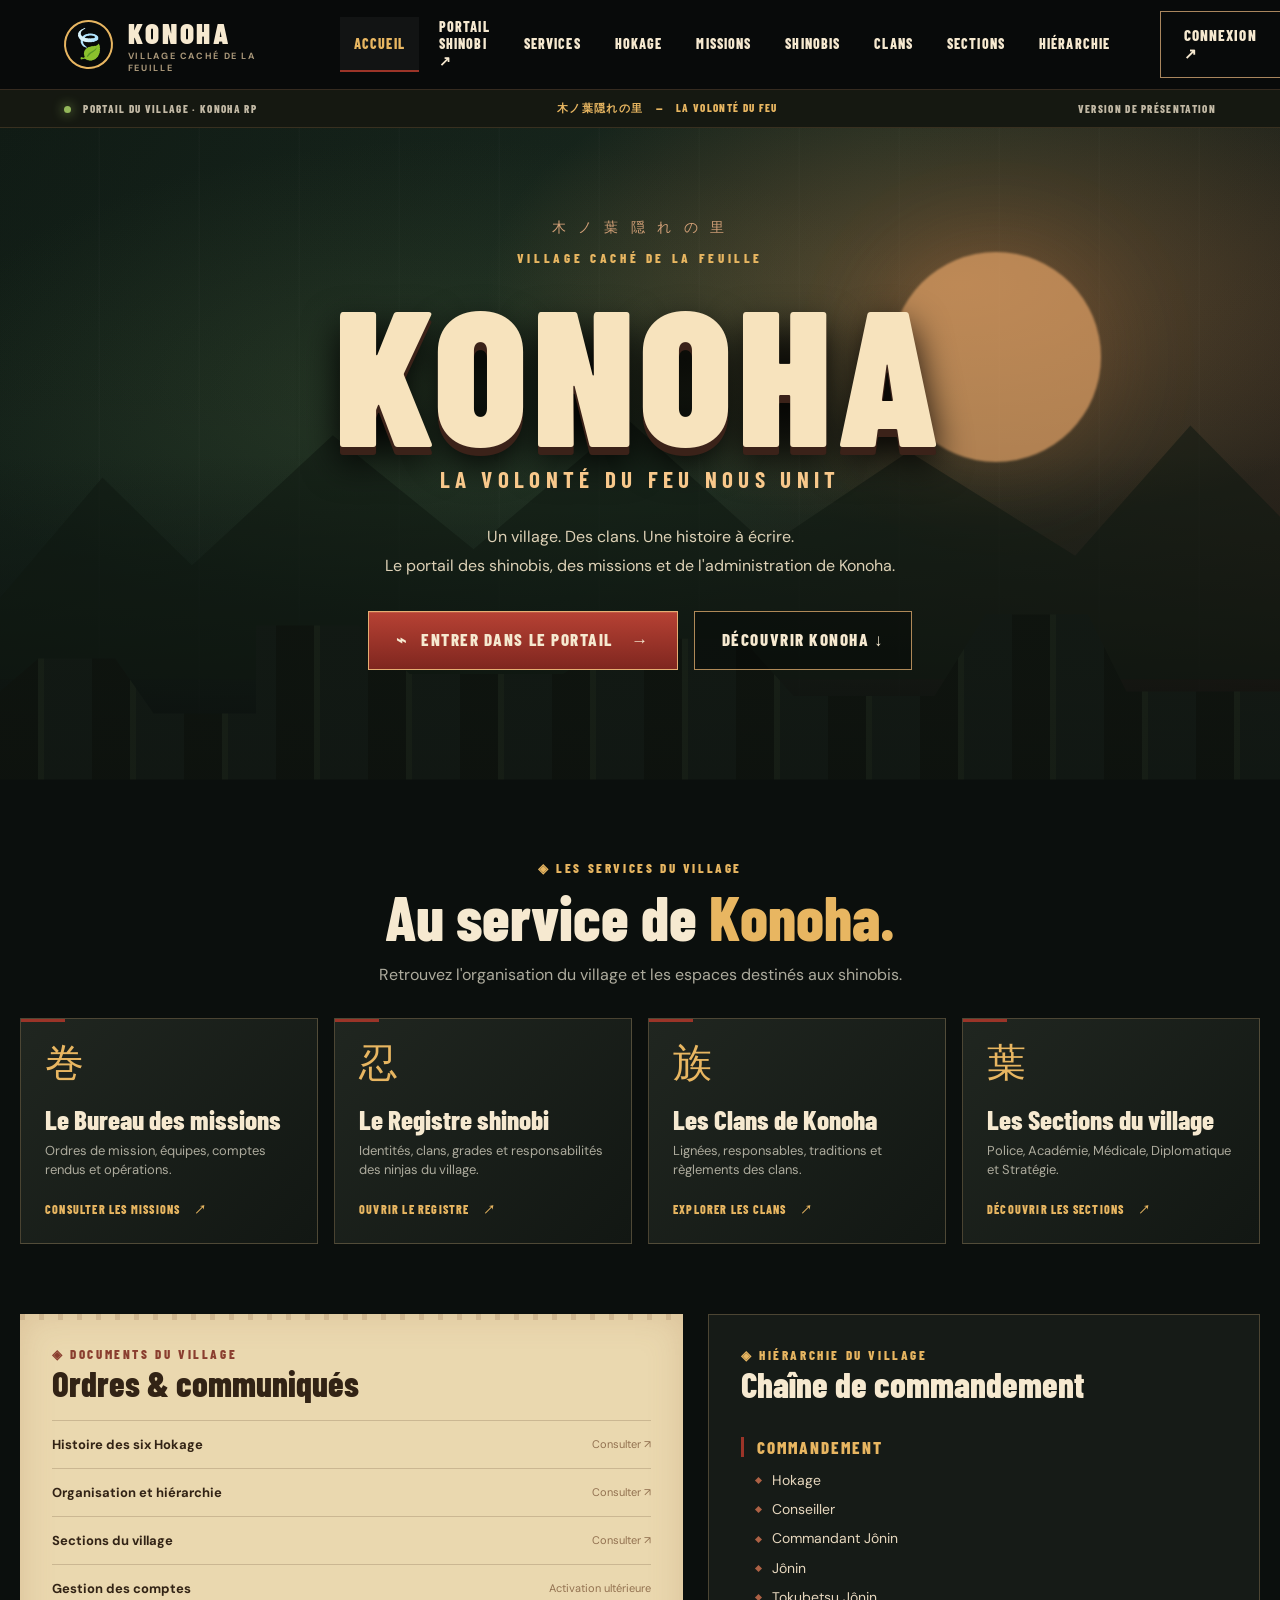
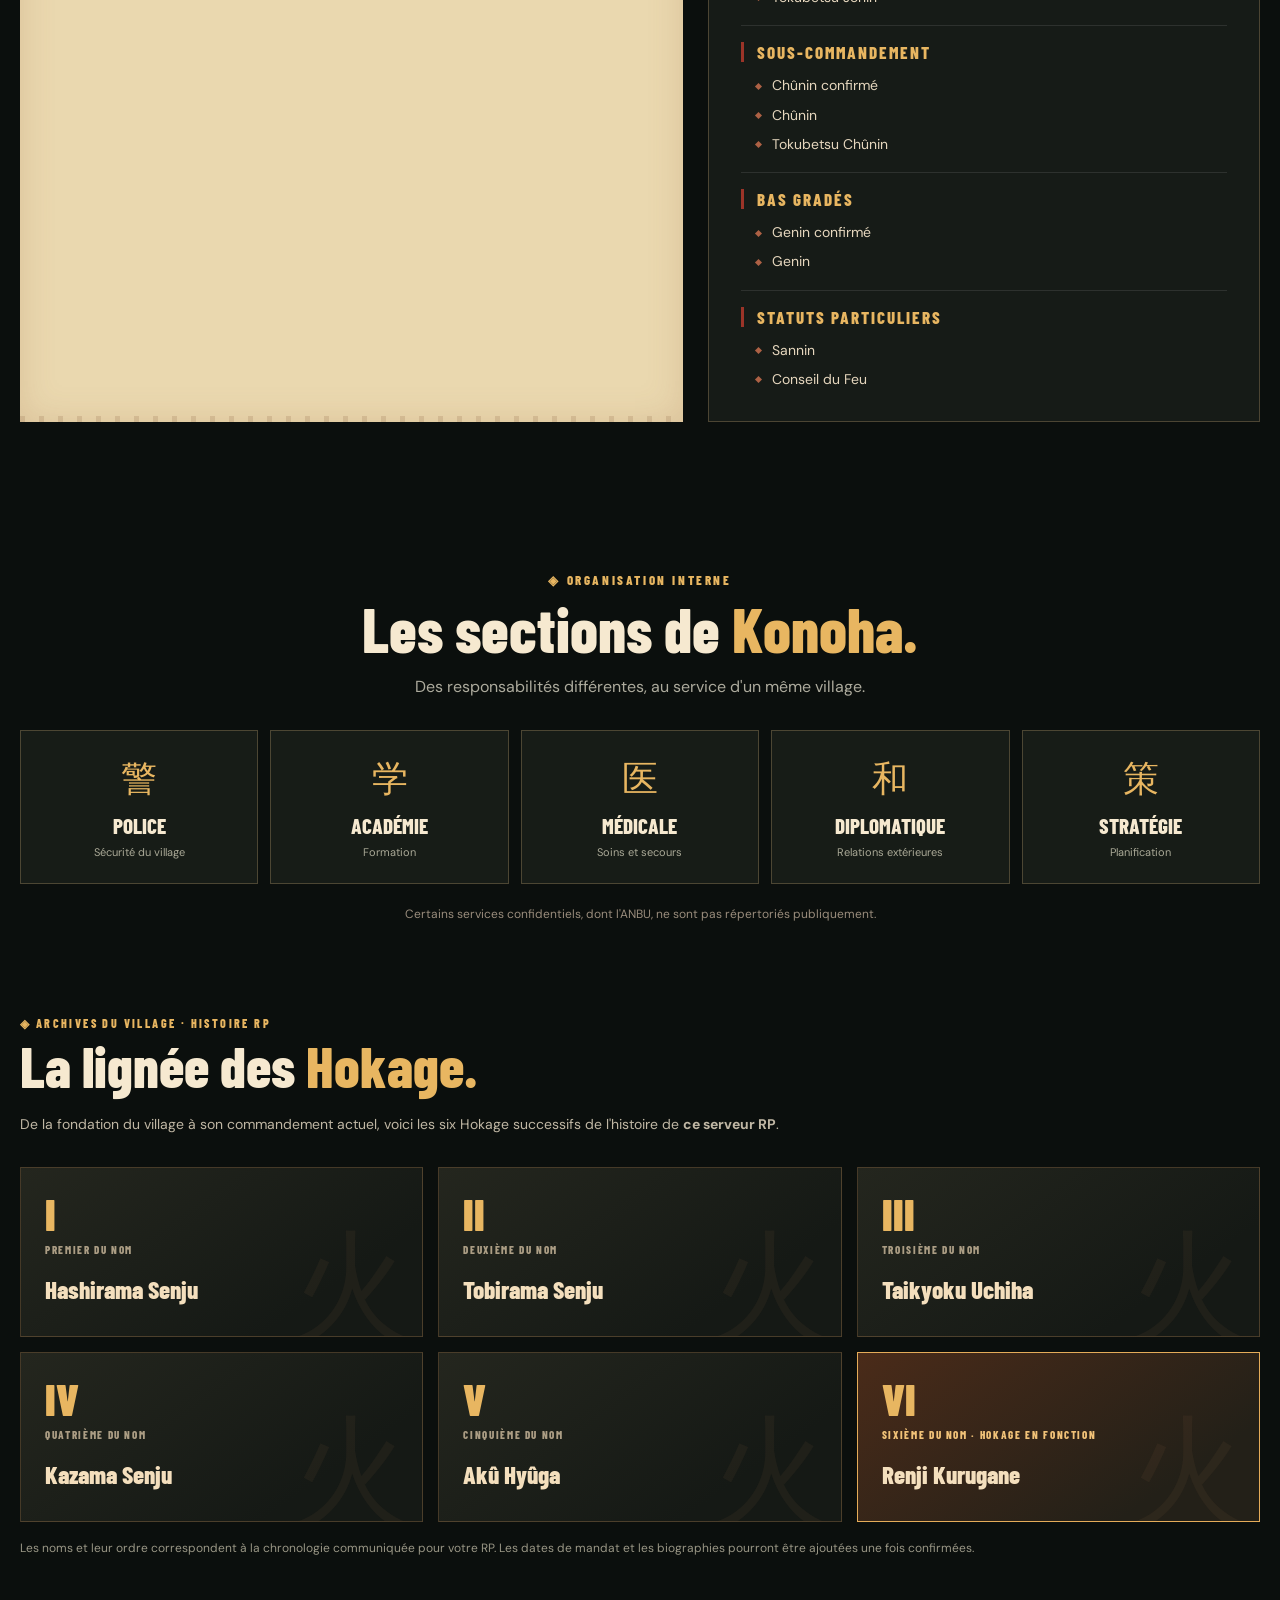
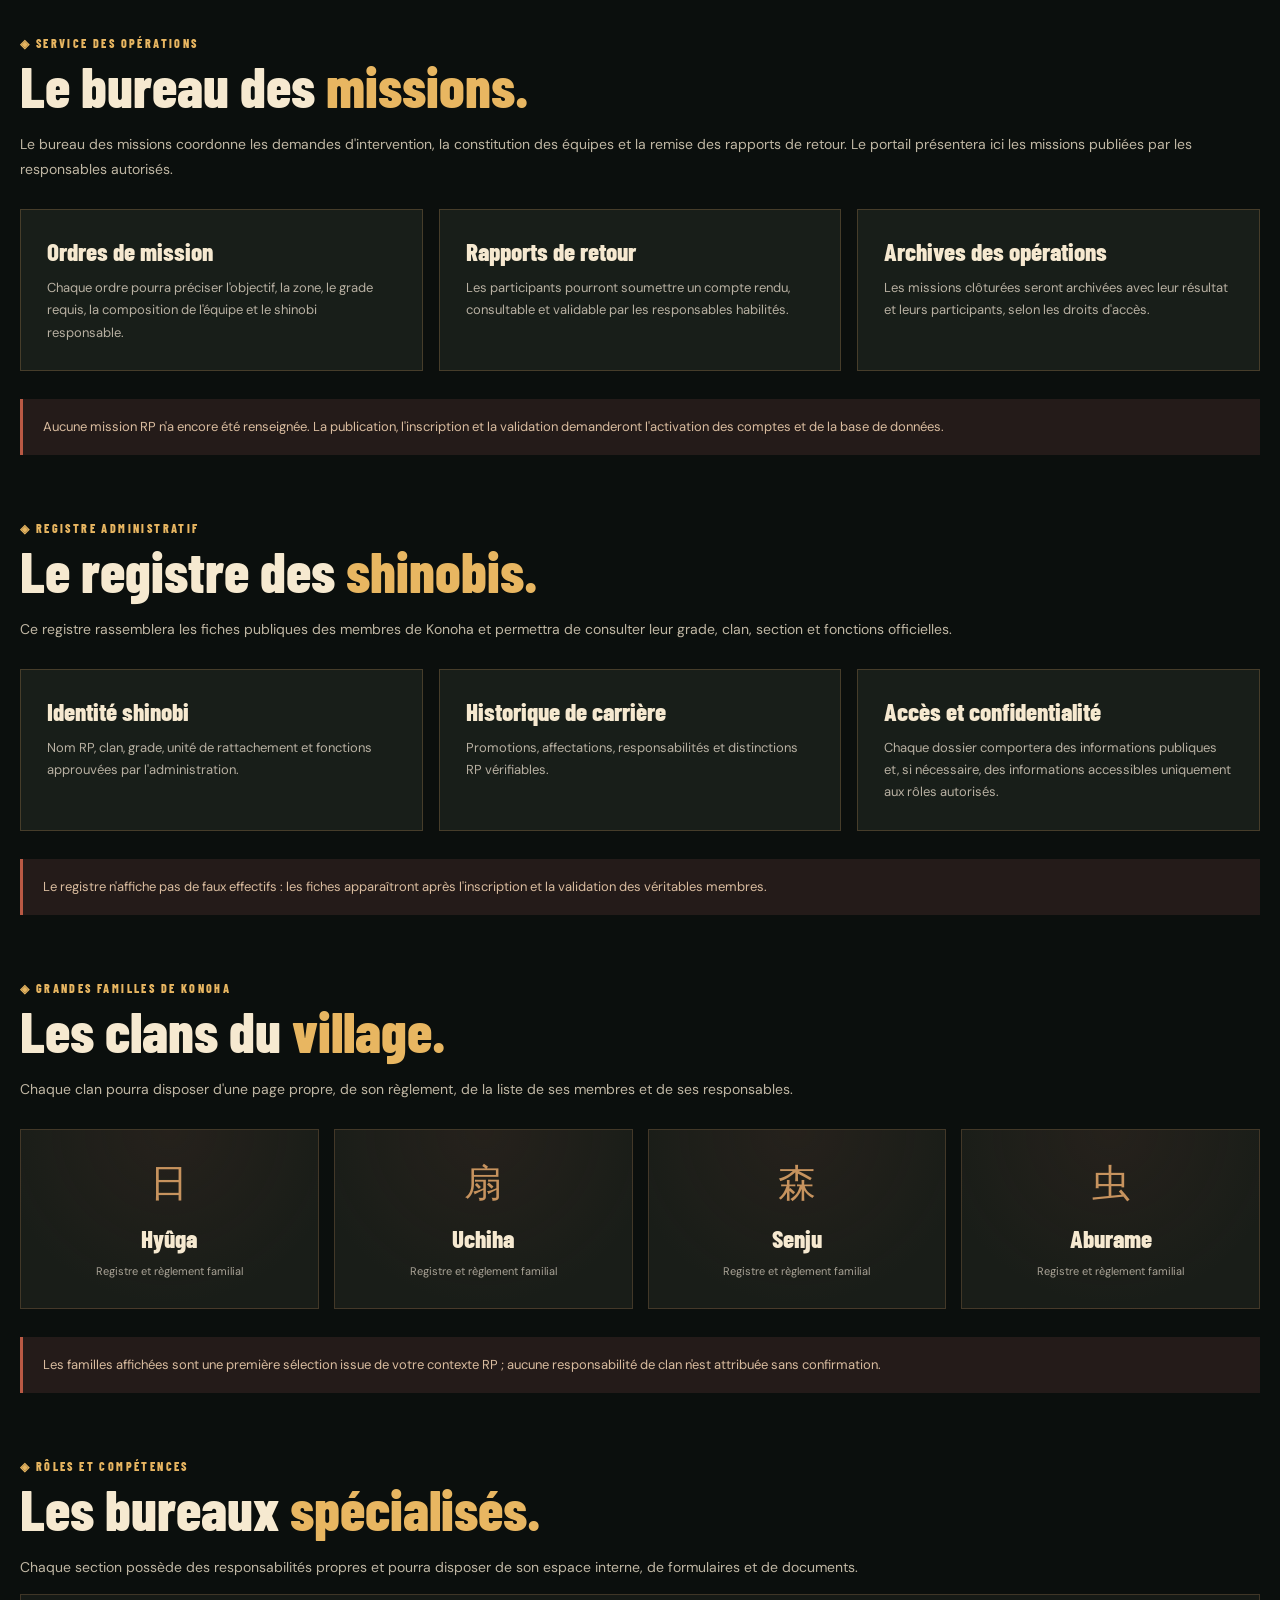
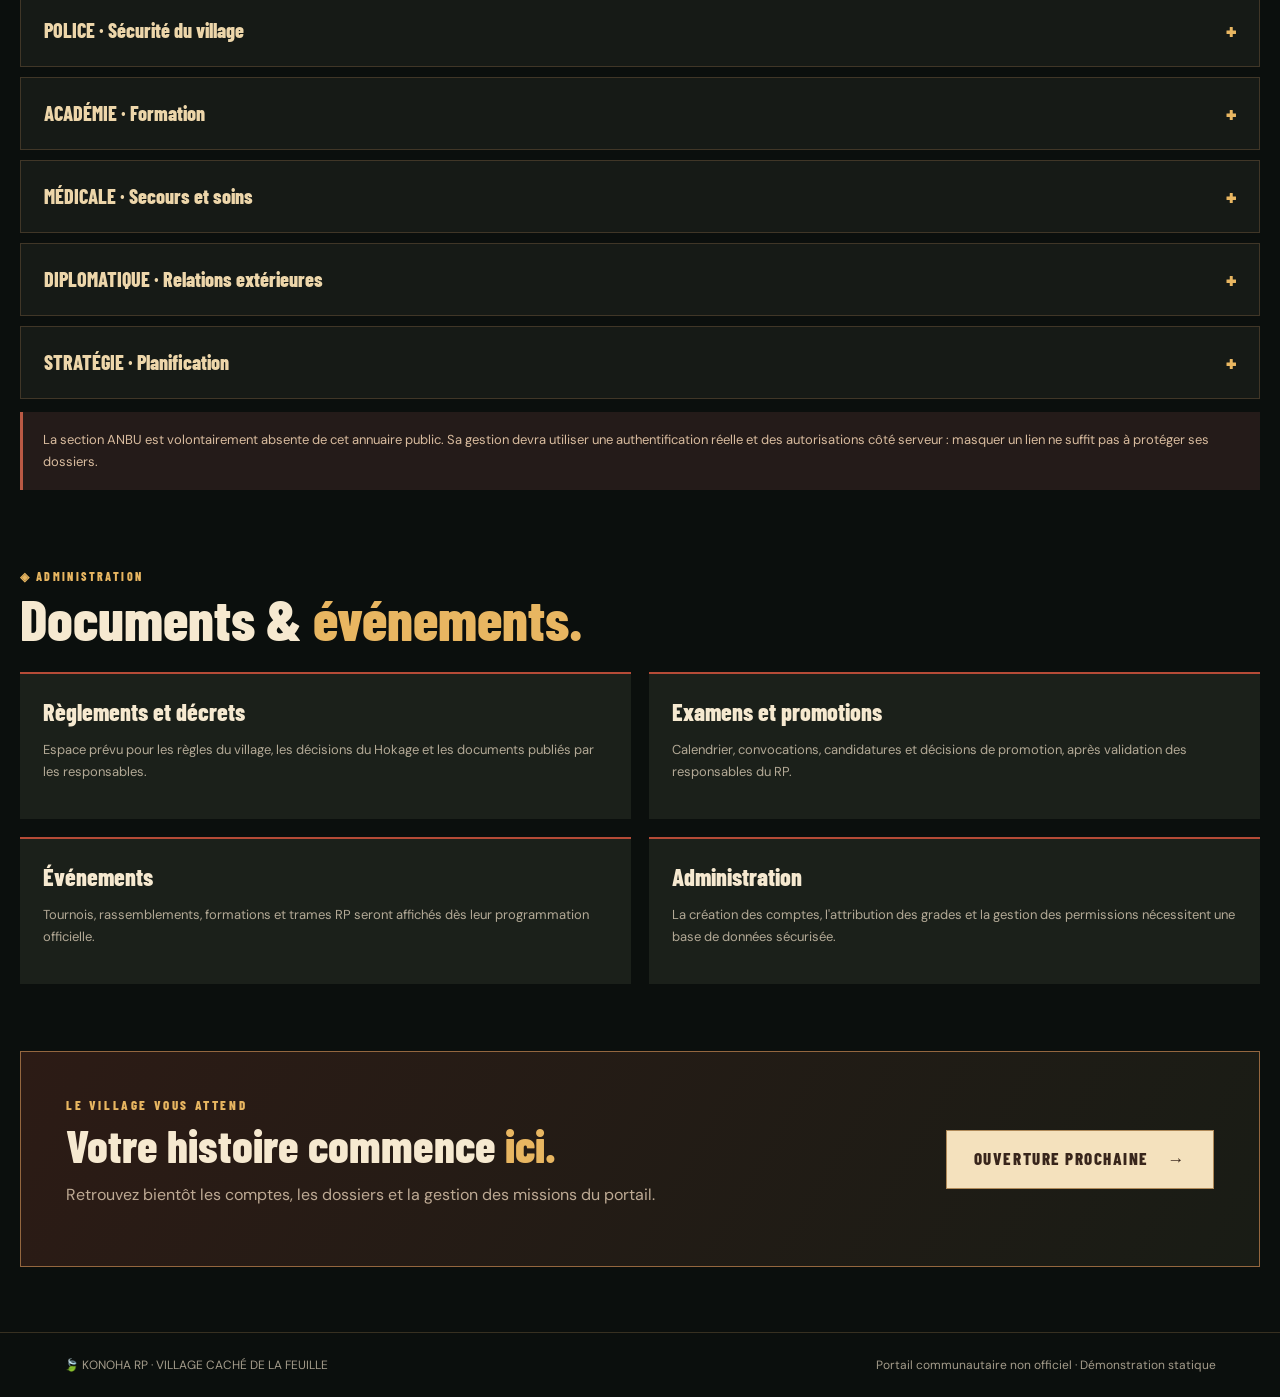
==== commit 7c797cf5: "feat: rendre le nouveau portail accessible depuis l’accueil" ====
--- a/index.html
+++ b/index.html
@@ -54,14 +54,14 @@
 @media(max-width:850px){.hokage-grid,.content-cards{grid-template-columns:repeat(2,1fr)}.clan-grid{grid-template-columns:repeat(2,1fr)}.section-inner{grid-template-columns:1fr}}
 @media(max-width:540px){.hokage-grid,.content-cards,.docs-list{grid-template-columns:1fr}.clan-grid{grid-template-columns:repeat(2,1fr)}}
 </style></head><body>
-<header class="header"><a class="brand" href="#accueil"><span class="seal">🍃</span><span><strong>KONOHA</strong><small>VILLAGE CACHÉ DE LA FEUILLE</small></span></a><button class="menu" id="toggle" aria-label="Ouvrir le menu" aria-expanded="false">☰</button><nav id="nav" class="nav"><a class="current" href="#accueil">Accueil</a><a href="#services">Services</a><a href="#hokage">Hokage</a><a href="#missions">Missions</a><a href="#shinobis">Shinobis</a><a href="#clans">Clans</a><a href="#sections">Sections</a><a href="#hierarchie">Hiérarchie</a></nav><a class="login" href="#connexion" id="login">Connexion ↗</a></header>
+<header class="header"><a class="brand" href="#accueil"><span class="seal">🍃</span><span><strong>KONOHA</strong><small>VILLAGE CACHÉ DE LA FEUILLE</small></span></a><button class="menu" id="toggle" aria-label="Ouvrir le menu" aria-expanded="false">☰</button><nav id="nav" class="nav"><a class="current" href="#accueil">Accueil</a><a href="./portal.html">Portail shinobi ↗</a><a href="#services">Services</a><a href="#hokage">Hokage</a><a href="#missions">Missions</a><a href="#shinobis">Shinobis</a><a href="#clans">Clans</a><a href="#sections">Sections</a><a href="#hierarchie">Hiérarchie</a></nav><a class="login" href="#connexion" id="login">Connexion ↗</a></header>
 <div class="ribbon"><span><i class="pulse"></i> PORTAIL DU VILLAGE · KONOHA RP</span><span>木ノ葉隠れの里　—　LA VOLONTÉ DU FEU</span><span>VERSION DE PRÉSENTATION</span></div>
-<main><section id="accueil" class="hero"><div class="sun"></div><div class="mountains"></div><div class="village"></div><div class="hero-inner"><div class="japan">木 ノ 葉 隠 れ の 里</div><span class="eyebrow">VILLAGE CACHÉ DE LA FEUILLE</span><h1>KONOHA</h1><div class="hero-sub">LA VOLONTÉ DU FEU NOUS UNIT</div><p>Un village. Des clans. Une histoire à écrire.<br>Le portail des shinobis, des missions et de l'administration de Konoha.</p><div class="hero-actions"><a href="#services" class="btn btn-primary">⌁ &nbsp; ENTRER DANS LE PORTAIL　→</a><a href="#hierarchie" class="btn btn-outline">DÉCOUVRIR KONOHA ↓</a></div></div></section>
+<main><section id="accueil" class="hero"><div class="sun"></div><div class="mountains"></div><div class="village"></div><div class="hero-inner"><div class="japan">木 ノ 葉 隠 れ の 里</div><span class="eyebrow">VILLAGE CACHÉ DE LA FEUILLE</span><h1>KONOHA</h1><div class="hero-sub">LA VOLONTÉ DU FEU NOUS UNIT</div><p>Un village. Des clans. Une histoire à écrire.<br>Le portail des shinobis, des missions et de l'administration de Konoha.</p><div class="hero-actions"><a href="./portal.html" class="btn btn-primary">⌁ &nbsp; ENTRER DANS LE PORTAIL　→</a><a href="#hierarchie" class="btn btn-outline">DÉCOUVRIR KONOHA ↓</a></div></div></section>
 <section id="services" class="container"><div class="section-head"><div class="label">◈ LES SERVICES DU VILLAGE</div><h2>Au service de <em>Konoha.</em></h2><p>Retrouvez l'organisation du village et les espaces destinés aux shinobis.</p></div><div class="service-grid">
-<a href="#missions" class="service"><span class="icon">巻</span><h3>Le Bureau des missions</h3><p>Ordres de mission, équipes, comptes rendus et opérations.</p><span class="open">CONSULTER LES MISSIONS　↗</span></a>
-<a href="#shinobis" class="service"><span class="icon">忍</span><h3>Le Registre shinobi</h3><p>Identités, clans, grades et responsabilités des ninjas du village.</p><span class="open">OUVRIR LE REGISTRE　↗</span></a>
-<a href="#clans" class="service"><span class="icon">族</span><h3>Les Clans de Konoha</h3><p>Lignées, responsables, traditions et règlements des clans.</p><span class="open">EXPLORER LES CLANS　↗</span></a>
-<a href="#sections" class="service"><span class="icon">葉</span><h3>Les Sections du village</h3><p>Police, Académie, Médicale, Diplomatique et Stratégie.</p><span class="open">DÉCOUVRIR LES SECTIONS　↗</span></a></div>
+<a href="./portal.html#missions" class="service"><span class="icon">巻</span><h3>Le Bureau des missions</h3><p>Ordres de mission, équipes, comptes rendus et opérations.</p><span class="open">CONSULTER LES MISSIONS　↗</span></a>
+<a href="./portal.html#shinobis" class="service"><span class="icon">忍</span><h3>Le Registre shinobi</h3><p>Identités, clans, grades et responsabilités des ninjas du village.</p><span class="open">OUVRIR LE REGISTRE　↗</span></a>
+<a href="./portal.html#clans" class="service"><span class="icon">族</span><h3>Les Clans de Konoha</h3><p>Lignées, responsables, traditions et règlements des clans.</p><span class="open">EXPLORER LES CLANS　↗</span></a>
+<a href="./portal.html#sections" class="service"><span class="icon">葉</span><h3>Les Sections du village</h3><p>Police, Académie, Médicale, Diplomatique et Stratégie.</p><span class="open">DÉCOUVRIR LES SECTIONS　↗</span></a></div>
 <div class="two"><div class="paper"><div class="label" style="color:#8a3e2f">◈ DOCUMENTS DU VILLAGE</div><h3>Ordres & communiqués</h3><div class="notice"><b>Histoire des six Hokage</b><small><a href="#hokage">Consulter ↗</a></small></div><div class="notice"><b>Organisation et hiérarchie</b><small><a href="#hierarchie">Consulter ↗</a></small></div><div class="notice"><b>Sections du village</b><small><a href="#sections">Consulter ↗</a></small></div><div class="notice"><b>Gestion des comptes</b><small>Activation ultérieure</small></div></div>
 <div id="hierarchie" class="dark-panel"><div class="label">◈ HIÉRARCHIE DU VILLAGE</div><h3>Chaîne de commandement</h3><div class="rank-group"><h4>Commandement</h4><ul><li>Hokage</li><li>Conseiller</li><li>Commandant Jônin</li><li>Jônin</li><li>Tokubetsu Jônin</li></ul></div><div class="rank-group"><h4>Sous-commandement</h4><ul><li>Chûnin confirmé</li><li>Chûnin</li><li>Tokubetsu Chûnin</li></ul></div><div class="rank-group"><h4>Bas gradés</h4><ul><li>Genin confirmé</li><li>Genin</li></ul></div><div class="rank-group"><h4>Statuts particuliers</h4><ul><li>Sannin</li><li>Conseil du Feu</li></ul></div></div></div>
 </section>
